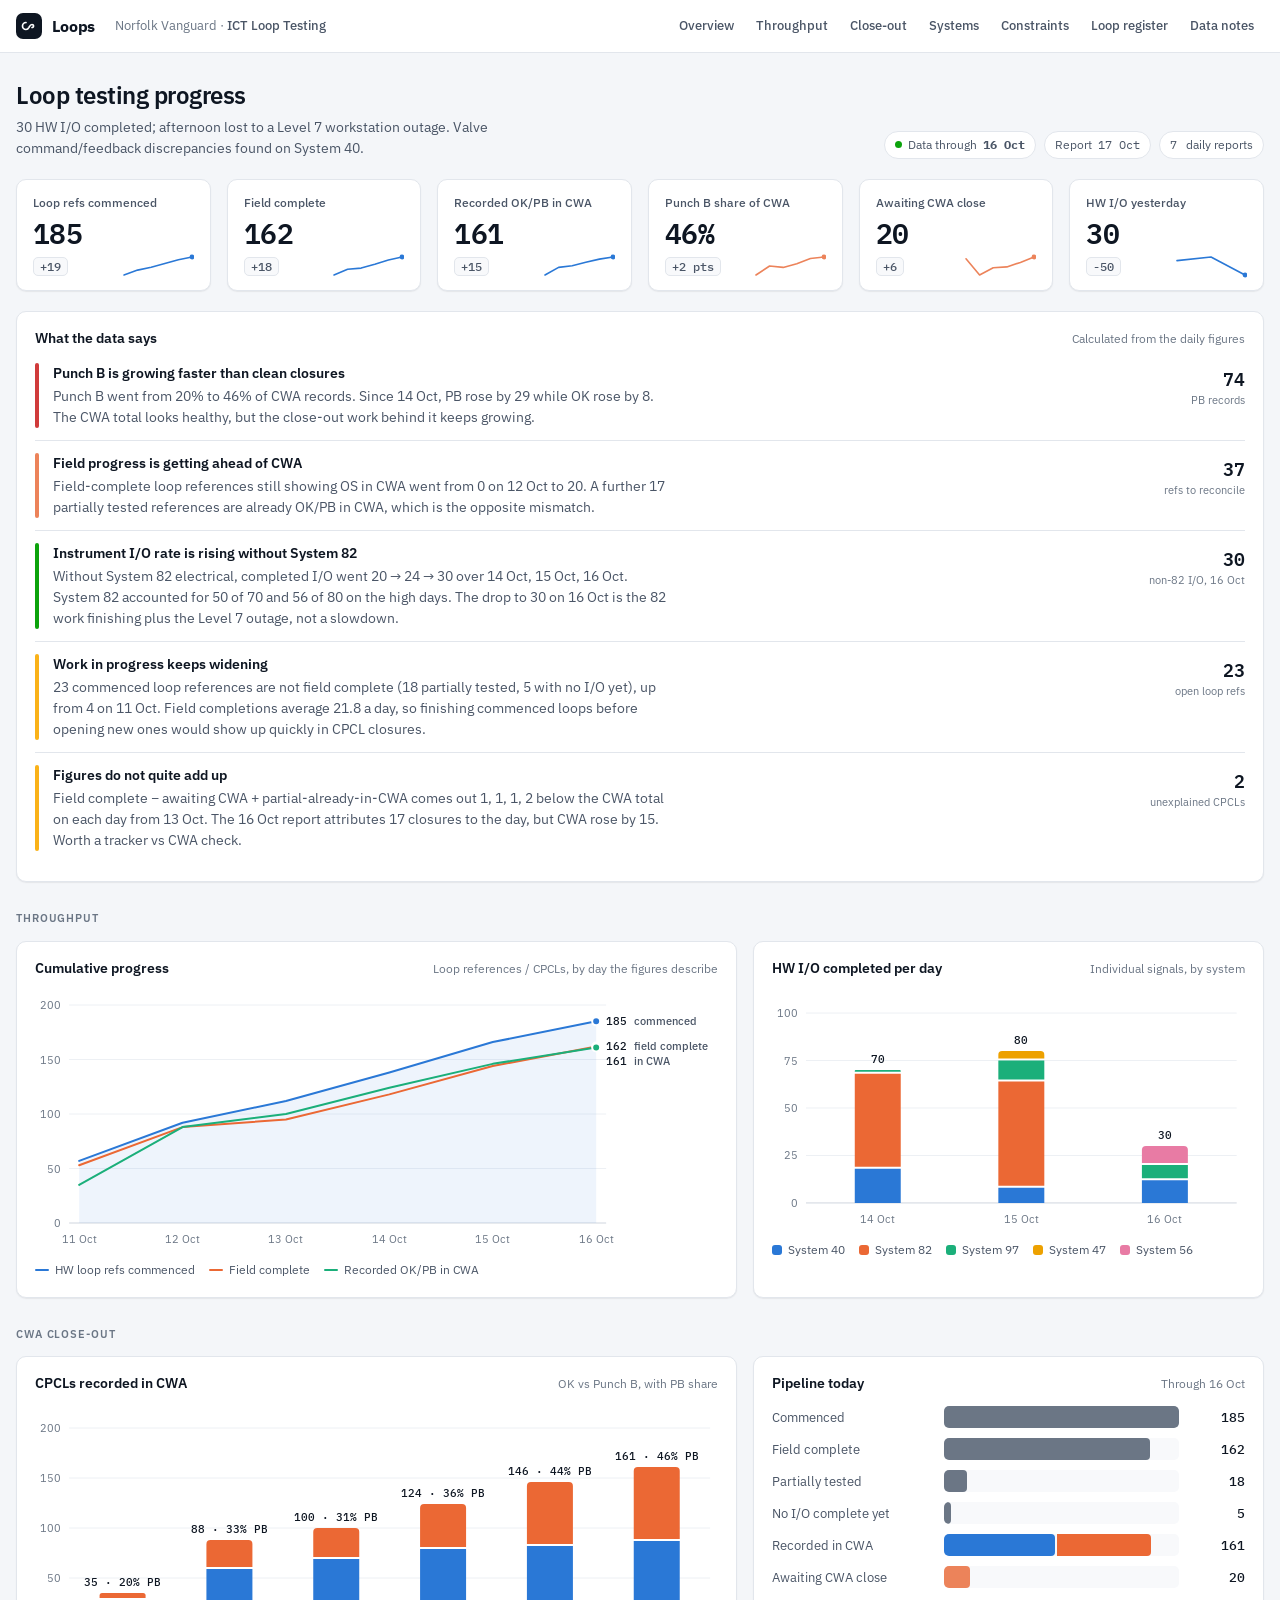
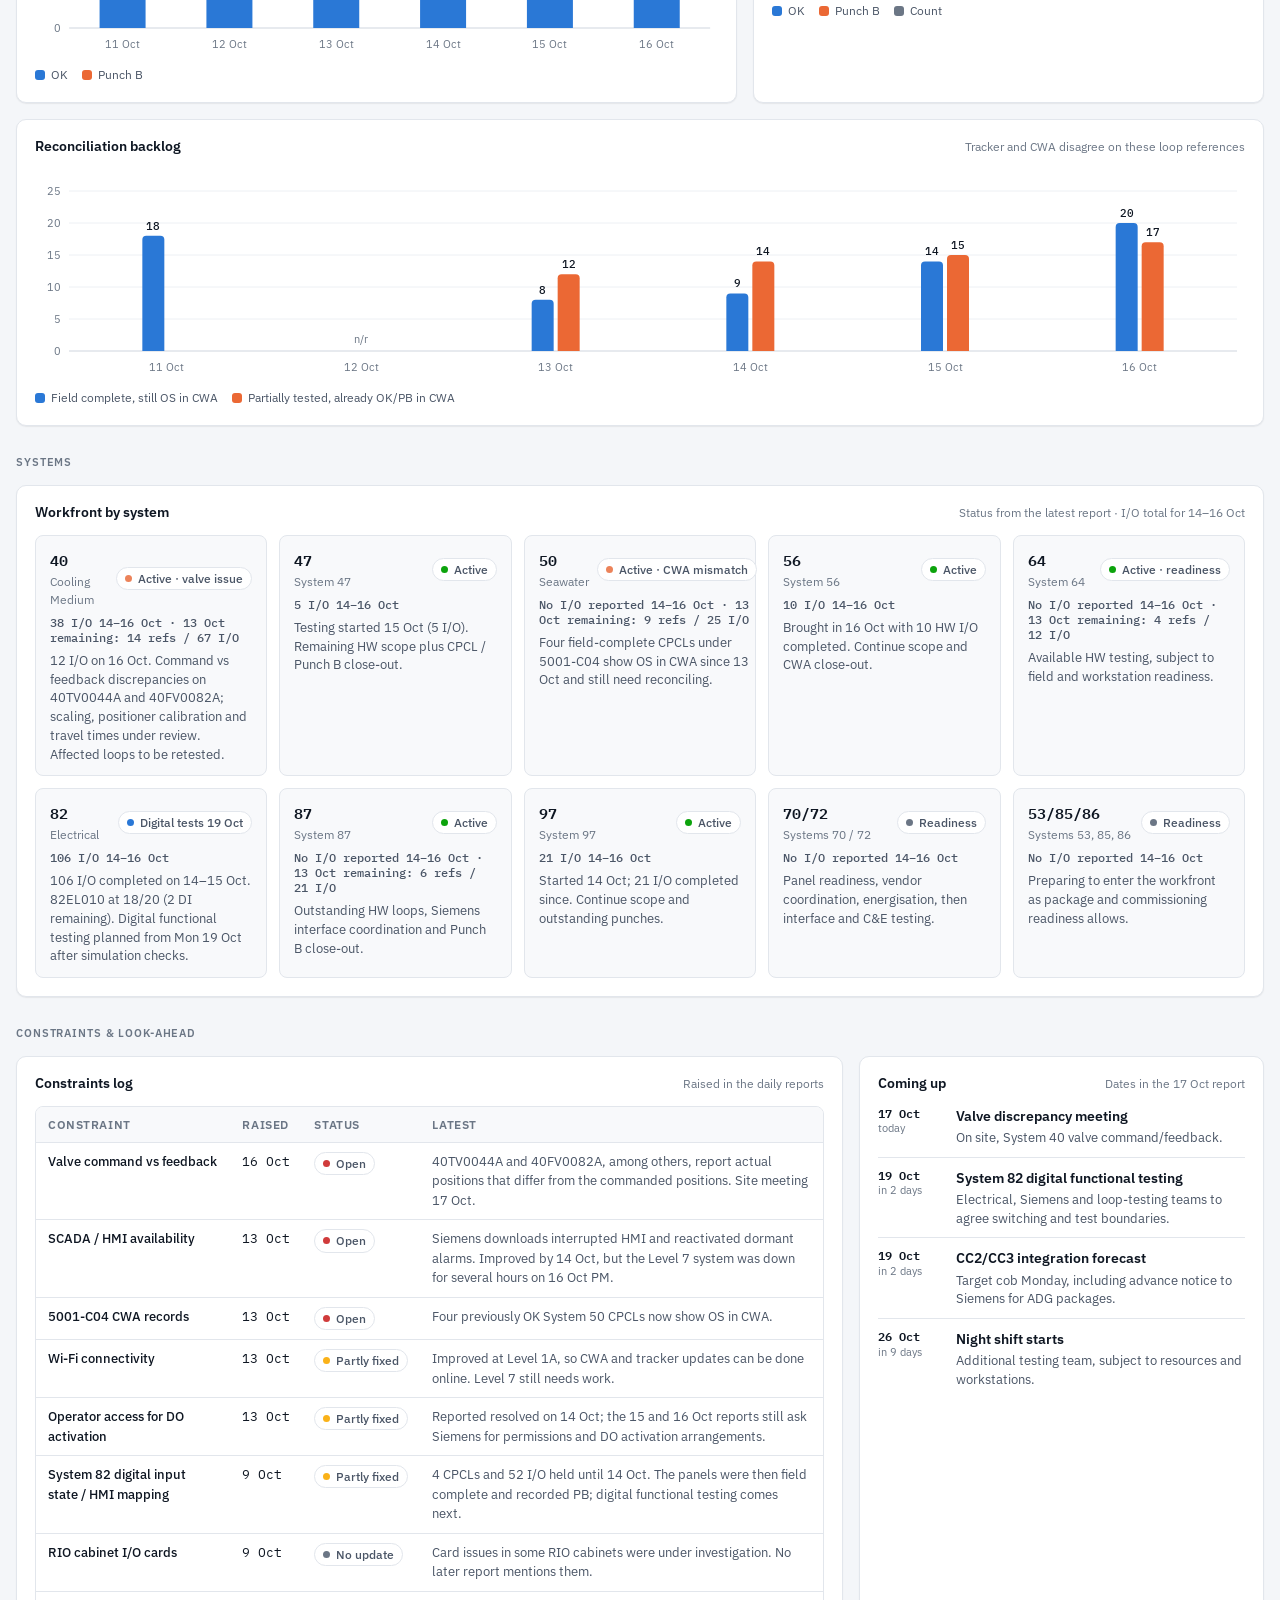
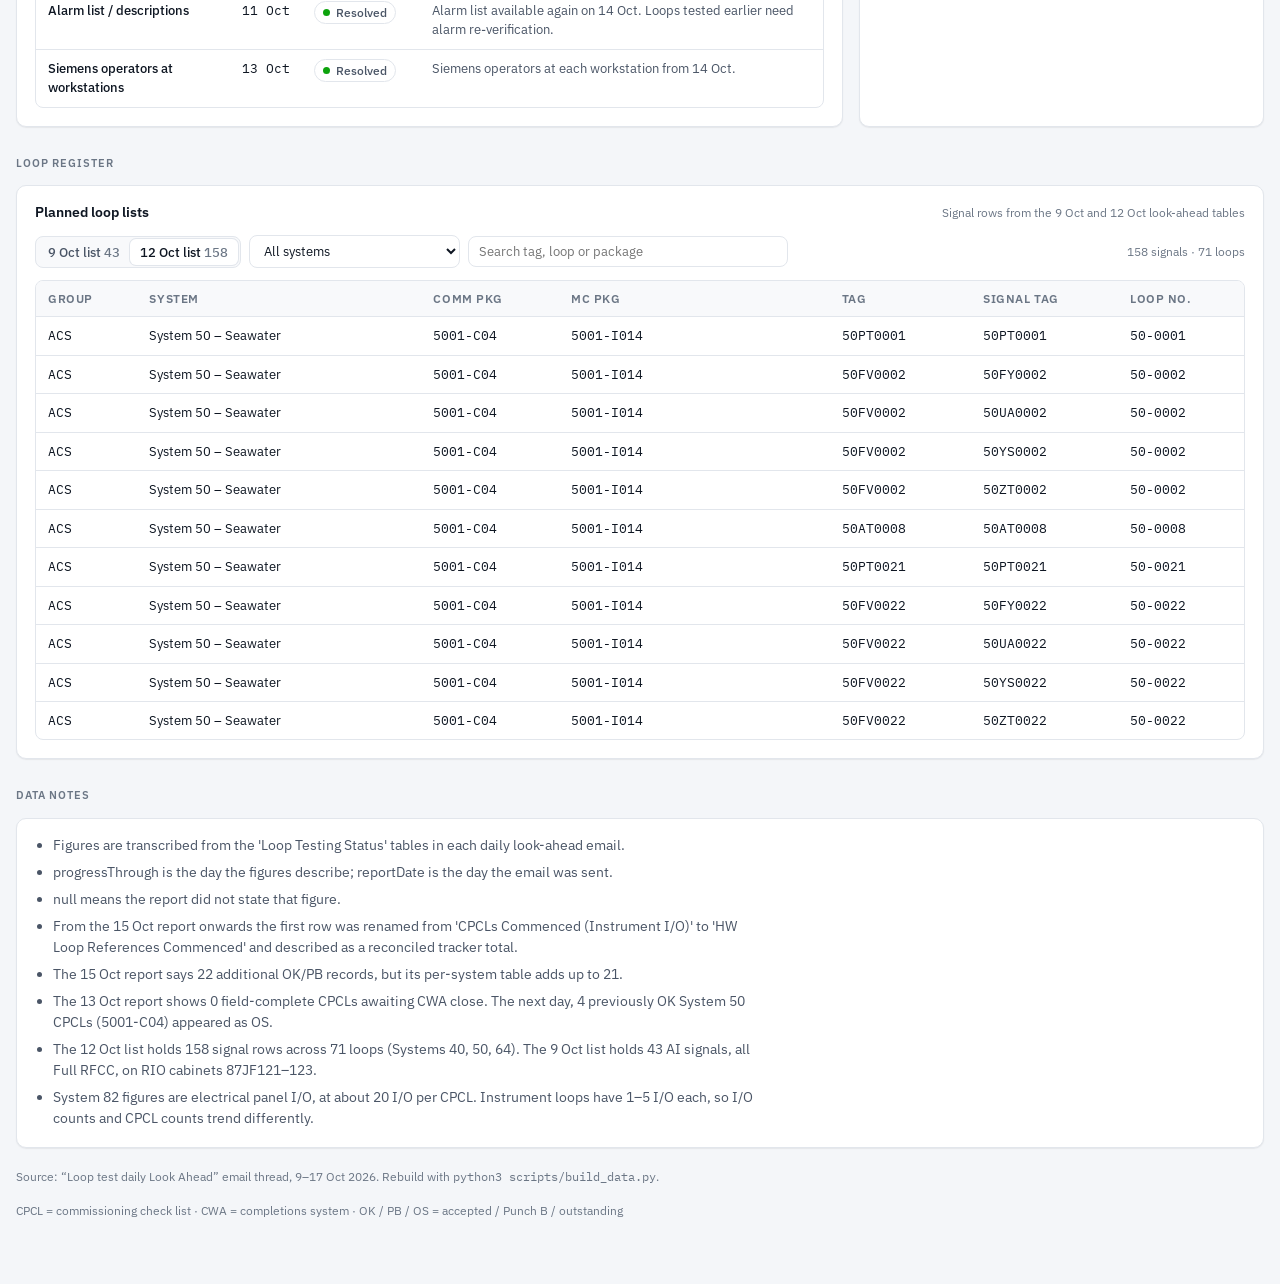
==== index.html @ 48e57e53 "Add loop testing dashboard, PRD and README from daily look-ahead emails Static dashboard (index.html" ====
<!doctype html>
<html lang="en">
<head>
<meta charset="utf-8">
<meta name="viewport" content="width=device-width, initial-scale=1, viewport-fit=cover">
<title>Loops Dashboard</title>
<meta name="claude:viewport-fit-sides" content="cover">
<link rel="preconnect" href="https://fonts.googleapis.com">
<link rel="preconnect" href="https://fonts.gstatic.com" crossorigin>
<link rel="stylesheet" href="https://fonts.googleapis.com/css2?family=IBM+Plex+Mono:wght@400;500&family=IBM+Plex+Sans:wght@400;500;600;700&display=swap">
<style>
/* Layout: sticky product bar, then a 12-col grid of panels: KPIs → findings → trend charts → systems → constraints → register. */
:root {
  --bg: #f4f6f9;
  --surface: #ffffff;
  --surface-2: #f8f9fb;
  --line: #e2e6ec;
  --line-strong: #cfd5de;
  --ink: #0e1622;
  --ink-2: #4a5566;
  --ink-3: #6b7685;
  --accent: #2a78d6;
  --accent-soft: #e6f0fc;
  --s1: #2a78d6; --s2: #eb6834; --s3: #1baf7a; --s4: #eda100; --s5: #e87ba4;
  --good: #0ca30c; --warning: #fab219; --serious: #ec835a; --critical: #d03b3b;
  --grid: #edf0f4;
  --shadow: 0 1px 2px rgba(14,22,34,.04), 0 1px 1px rgba(14,22,34,.03);
  --font-sans: "IBM Plex Sans", ui-sans-serif, system-ui, -apple-system, "Segoe UI", sans-serif;
  --font-mono: "IBM Plex Mono", ui-monospace, "SFMono-Regular", Menlo, Consolas, monospace;
  --r: 10px;
}
@media (prefers-color-scheme: dark) {
  :root:not([data-theme="light"]) {
    --bg: #0d1117; --surface: #151a22; --surface-2: #1a2029; --line: #252c37; --line-strong: #323b48;
    --ink: #eef1f5; --ink-2: #b4bdca; --ink-3: #8a95a5; --accent: #3987e5; --accent-soft: #17263a;
    --s1: #3987e5; --s2: #d95926; --s3: #199e70; --s4: #c98500; --s5: #d55181;
    --grid: #1f2630; --shadow: none; color-scheme: dark;
  }
}
:root[data-theme="dark"] {
  --bg: #0d1117; --surface: #151a22; --surface-2: #1a2029; --line: #252c37; --line-strong: #323b48;
  --ink: #eef1f5; --ink-2: #b4bdca; --ink-3: #8a95a5; --accent: #3987e5; --accent-soft: #17263a;
  --s1: #3987e5; --s2: #d95926; --s3: #199e70; --s4: #c98500; --s5: #d55181;
  --grid: #1f2630; --shadow: none; color-scheme: dark;
}
* { box-sizing: border-box; }
html { -webkit-text-size-adjust: 100%; }
body { margin: 0; background: var(--bg); color: var(--ink); font: 14px/1.5 var(--font-sans); }
body::before { content: ""; position: fixed; inset: 0 0 auto; height: env(safe-area-inset-top, 0px); z-index: 10; background: var(--surface); }
a { color: var(--accent); }
.num, .mono { font-family: var(--font-mono); font-variant-numeric: tabular-nums; }
h1, h2, h3 { text-wrap: balance; margin: 0; }

/* top bar */
.bar { position: sticky; top: env(safe-area-inset-top, 0px); z-index: 5; background: var(--surface); border-bottom: 1px solid var(--line); }
.bar-in, .wrap { max-width: 1280px; margin: 0 auto; padding-left: max(16px, env(safe-area-inset-left, 0px)); padding-right: max(16px, env(safe-area-inset-right, 0px)); }
.bar-in { display: flex; align-items: center; gap: 20px; padding-block: 10px; flex-wrap: wrap; }
.brand { display: flex; align-items: center; gap: 10px; font-weight: 700; letter-spacing: -.01em; font-size: 16px; }
.mark { width: 26px; height: 26px; border-radius: 7px; background: var(--ink); display: grid; place-items: center; }
.mark svg { display: block; }
.crumbs { color: var(--ink-3); font-size: 13px; }
.crumbs b { color: var(--ink-2); font-weight: 500; }
.bar nav { display: flex; gap: 2px; margin-left: auto; overflow-x: auto; scrollbar-width: none; max-width: 100%; }
.bar nav a { color: var(--ink-2); text-decoration: none; font-size: 13px; font-weight: 500; padding: 6px 10px; border-radius: 6px; white-space: nowrap; }
.bar nav a:hover, .bar nav a:focus-visible { background: var(--surface-2); color: var(--ink); outline: none; }

.wrap { padding-block: 24px 64px; display: grid; gap: 20px; }
.head { display: flex; justify-content: space-between; align-items: flex-end; gap: 16px; flex-wrap: wrap; }
.head h1 { font-size: 24px; font-weight: 600; letter-spacing: -.02em; }
.head p { margin: 4px 0 0; color: var(--ink-2); max-width: 68ch; }
.asof { display: flex; gap: 8px; flex-wrap: wrap; }
.pill { display: inline-flex; align-items: center; gap: 6px; border: 1px solid var(--line); background: var(--surface); border-radius: 999px; padding: 4px 10px; font-size: 12px; color: var(--ink-2); white-space: nowrap; }
.dot { width: 7px; height: 7px; border-radius: 50%; display: inline-block; flex: none; }

.grid { display: grid; grid-template-columns: repeat(12, minmax(0, 1fr)); gap: 16px; }
.card { background: var(--surface); border: 1px solid var(--line); border-radius: var(--r); box-shadow: var(--shadow); min-width: 0; }
.card-h { display: flex; justify-content: space-between; align-items: baseline; gap: 12px; padding: 16px 18px 0; flex-wrap: wrap; }
.card-h h2 { font-size: 14px; font-weight: 600; }
.card-h .sub { color: var(--ink-3); font-size: 12px; }
.card-b { padding: 12px 18px 18px; }
.span-12 { grid-column: span 12; } .span-8 { grid-column: span 8; } .span-7 { grid-column: span 7; } .span-6 { grid-column: span 6; } .span-5 { grid-column: span 5; } .span-4 { grid-column: span 4; }
@media (max-width: 980px) { .span-8, .span-7, .span-6, .span-5, .span-4 { grid-column: span 12; } }

.section-label { font-size: 11px; text-transform: uppercase; letter-spacing: .08em; color: var(--ink-3); font-weight: 600; margin: 8px 0 -6px; }

/* KPI tiles */
.kpis { display: grid; grid-template-columns: repeat(6, minmax(0, 1fr)); gap: 16px; }
@media (max-width: 1100px) { .kpis { grid-template-columns: repeat(3, minmax(0, 1fr)); } }
@media (max-width: 560px) { .kpis { grid-template-columns: repeat(2, minmax(0, 1fr)); gap: 10px; } }
.kpi { padding: 14px 16px 12px; display: grid; gap: 6px; }
.kpi .lbl { font-size: 12px; color: var(--ink-2); font-weight: 500; }
.kpi .val { font: 600 28px/1.1 var(--font-mono); letter-spacing: -.02em; font-variant-numeric: tabular-nums; }
.kpi .meta { display: flex; justify-content: space-between; align-items: center; gap: 8px; font-size: 12px; color: var(--ink-3); min-height: 24px; }
.delta { font: 500 12px var(--font-mono); padding: 1px 6px; border-radius: 5px; background: var(--surface-2); color: var(--ink-2); border: 1px solid var(--line); white-space: nowrap; }
.spark { width: 72px; height: 24px; flex: none; }

/* findings */
.findings { display: grid; gap: 0; }
.finding { display: grid; grid-template-columns: 4px minmax(0, 1fr) auto; gap: 14px; padding: 12px 0; border-top: 1px solid var(--line); align-items: start; }
.finding:first-child { border-top: 0; padding-top: 2px; }
.finding .stripe { align-self: stretch; border-radius: 2px; }
.finding h3 { font-size: 14px; font-weight: 600; }
.finding p { margin: 2px 0 0; color: var(--ink-2); max-width: 78ch; }
.finding .fig { font: 600 18px var(--font-mono); white-space: nowrap; text-align: right; }
.finding .fig small { display: block; font: 400 11px var(--font-sans); color: var(--ink-3); }

/* charts */
.chart { position: relative; width: 100%; }
.chart svg { display: block; width: 100%; overflow: visible; }
.chart text { fill: var(--ink-3); font: 11px var(--font-sans); }
.chart .lab { fill: var(--ink); font: 500 11px var(--font-mono); }
.chart .lab2 { fill: var(--ink-2); font: 500 11px var(--font-sans); }
.legend { display: flex; gap: 14px; flex-wrap: wrap; font-size: 12px; color: var(--ink-2); margin-top: 10px; }
.legend span { display: inline-flex; align-items: center; gap: 6px; }
.legend i { width: 10px; height: 10px; border-radius: 3px; display: inline-block; }
.legend i.ln { height: 2px; border-radius: 1px; width: 14px; }
.tip { position: fixed; z-index: 20; pointer-events: none; background: var(--surface); border: 1px solid var(--line-strong); border-radius: 8px; padding: 8px 10px; font-size: 12px; box-shadow: 0 6px 20px rgba(0,0,0,.12); min-width: 150px; }
.tip b { display: block; font-weight: 600; margin-bottom: 4px; }
.tip .r { display: flex; justify-content: space-between; gap: 14px; color: var(--ink-2); }
.tip .r span:last-child { font-family: var(--font-mono); color: var(--ink); }
.tip .r i { width: 8px; height: 8px; border-radius: 2px; display: inline-block; margin-right: 6px; }

/* funnel */
.funnel { display: grid; gap: 10px; }
.frow { display: grid; grid-template-columns: 160px minmax(0, 1fr) 54px; gap: 12px; align-items: center; font-size: 13px; }
@media (max-width: 560px) { .frow { grid-template-columns: 110px minmax(0, 1fr) 44px; } }
.frow .track { height: 22px; background: var(--surface-2); border-radius: 5px; overflow: hidden; display: flex; gap: 2px; }
.frow .seg { height: 100%; border-radius: 0 4px 4px 0; }
.frow .seg + .seg { border-radius: 0 4px 4px 0; }
.frow .n { text-align: right; font: 500 13px var(--font-mono); }
.frow .k { color: var(--ink-2); }

/* systems */
.systems { display: grid; grid-template-columns: repeat(auto-fill, minmax(230px, 1fr)); gap: 12px; }
.sys { border: 1px solid var(--line); border-radius: 8px; padding: 12px 14px; background: var(--surface-2); display: grid; gap: 6px; align-content: start; }
.sys .top { display: flex; justify-content: space-between; align-items: center; gap: 8px; }
.sys .id { font: 600 15px var(--font-mono); }
.sys .nm { color: var(--ink-3); font-size: 12px; }
.sys p { margin: 0; color: var(--ink-2); font-size: 12.5px; }
.sys .io { font: 500 12px var(--font-mono); color: var(--ink-2); }
.chip { display: inline-flex; align-items: center; gap: 6px; font-size: 11.5px; font-weight: 500; color: var(--ink-2); border: 1px solid var(--line); background: var(--surface); padding: 2px 8px; border-radius: 999px; white-space: nowrap; }

/* tables */
.tbl-wrap { overflow-x: auto; border: 1px solid var(--line); border-radius: 8px; }
table { border-collapse: collapse; width: 100%; font-size: 13px; }
th { text-align: left; font-weight: 600; font-size: 11.5px; color: var(--ink-3); text-transform: uppercase; letter-spacing: .05em; background: var(--surface-2); padding: 9px 12px; border-bottom: 1px solid var(--line); white-space: nowrap; position: sticky; top: 0; }
td { padding: 9px 12px; border-bottom: 1px solid var(--line); vertical-align: top; }
tr:last-child td { border-bottom: 0; }
td.mono { white-space: nowrap; }
.scroll { max-height: 460px; overflow: auto; }

.timeline { display: grid; gap: 0; }
.ms { display: grid; grid-template-columns: 64px minmax(0, 1fr); gap: 14px; padding: 10px 0; border-top: 1px solid var(--line); }
.ms:first-child { border-top: 0; padding-top: 0; }
.ms .d { font: 600 12px var(--font-mono); color: var(--ink); line-height: 1.3; }
.ms .d small { display: block; font: 400 11px var(--font-sans); color: var(--ink-3); }
.ms h3 { font-size: 13.5px; font-weight: 600; }
.ms p { margin: 2px 0 0; color: var(--ink-2); font-size: 12.5px; }

.filters { display: flex; gap: 8px; flex-wrap: wrap; align-items: center; margin-bottom: 12px; }
.seg-ctl { display: inline-flex; border: 1px solid var(--line); border-radius: 8px; padding: 2px; background: var(--surface-2); }
.seg-ctl button { border: 0; background: transparent; font: 500 12.5px var(--font-sans); color: var(--ink-2); padding: 5px 10px; border-radius: 6px; cursor: pointer; }
.seg-ctl button[aria-pressed="true"] { background: var(--surface); color: var(--ink); box-shadow: 0 0 0 1px var(--line); }
select, input[type="search"] { font: 13px var(--font-sans); color: var(--ink); background: var(--surface); border: 1px solid var(--line); border-radius: 8px; padding: 6px 10px; min-width: 0; }
input[type="search"] { flex: 1 1 200px; max-width: 320px; }
button:focus-visible, select:focus-visible, input:focus-visible { outline: 2px solid var(--accent); outline-offset: 1px; }
.count { color: var(--ink-3); font-size: 12px; margin-left: auto; }
.notes { margin: 0; padding-left: 18px; color: var(--ink-2); display: grid; gap: 6px; max-width: 90ch; }
.foot { color: var(--ink-3); font-size: 12px; display: flex; gap: 16px; flex-wrap: wrap; justify-content: space-between; }
@media (prefers-reduced-motion: reduce) { * { transition: none !important; animation: none !important; } }
</style>
</head>
<body>
<header class="bar">
  <div class="bar-in">
    <div class="brand">
      <span class="mark" aria-hidden="true"><svg width="16" height="16" viewBox="0 0 16 16"><path d="M5 4.5a3.5 3.5 0 1 0 0 7c1.6 0 2.4-1.1 3-2.2l.1-.2c.6-1.1 1.3-2.6 2.9-2.6a1.5 1.5 0 1 1 0 3" fill="none" stroke="#fff" stroke-width="1.7" stroke-linecap="round"/></svg></span>
      Loops
    </div>
    <div class="crumbs">Norfolk Vanguard · <b>ICT Loop Testing</b></div>
    <nav aria-label="Sections">
      <a href="#overview">Overview</a>
      <a href="#throughput">Throughput</a>
      <a href="#closeout">Close-out</a>
      <a href="#systems">Systems</a>
      <a href="#constraints">Constraints</a>
      <a href="#register">Loop register</a>
      <a href="#notes">Data notes</a>
    </nav>
  </div>
</header>

<main class="wrap">
  <section class="head" id="overview">
    <div>
      <h1>Loop testing progress</h1>
      <p id="headline"></p>
    </div>
    <div class="asof">
      <span class="pill"><span class="dot" style="background:var(--good)"></span>Data through <b class="num" id="through"></b></span>
      <span class="pill">Report <span class="num" id="reported"></span></span>
      <span class="pill"><span id="nreports"></span>&nbsp;daily reports</span>
    </div>
  </section>

  <div class="kpis" id="kpis"></div>

  <section class="card">
    <div class="card-h"><h2>What the data says</h2><span class="sub">Calculated from the daily figures</span></div>
    <div class="card-b"><div class="findings" id="findings"></div></div>
  </section>

  <div class="section-label" id="throughput">Throughput</div>
  <div class="grid">
    <section class="card span-7">
      <div class="card-h"><h2>Cumulative progress</h2><span class="sub">Loop references / CPCLs, by day the figures describe</span></div>
      <div class="card-b"><div class="chart" id="c-cum"></div><div class="legend" id="l-cum"></div></div>
    </section>
    <section class="card span-5">
      <div class="card-h"><h2>HW I/O completed per day</h2><span class="sub">Individual signals, by system</span></div>
      <div class="card-b"><div class="chart" id="c-io"></div><div class="legend" id="l-io"></div></div>
    </section>
  </div>

  <div class="section-label" id="closeout">CWA close-out</div>
  <div class="grid">
    <section class="card span-7">
      <div class="card-h"><h2>CPCLs recorded in CWA</h2><span class="sub">OK vs Punch B, with PB share</span></div>
      <div class="card-b"><div class="chart" id="c-cwa"></div><div class="legend" id="l-cwa"></div></div>
    </section>
    <section class="card span-5">
      <div class="card-h"><h2>Pipeline today</h2><span class="sub" id="pipe-sub"></span></div>
      <div class="card-b"><div class="funnel" id="funnel"></div>
        <div class="legend" style="margin-top:14px"><span><i style="background:var(--s1)"></i>OK</span><span><i style="background:var(--s2)"></i>Punch B</span><span><i style="background:var(--ink-3)"></i>Count</span></div>
      </div>
    </section>
    <section class="card span-12">
      <div class="card-h"><h2>Reconciliation backlog</h2><span class="sub">Tracker and CWA disagree on these loop references</span></div>
      <div class="card-b"><div class="chart" id="c-rec"></div><div class="legend" id="l-rec"></div></div>
    </section>
  </div>

  <div class="section-label" id="systems">Systems</div>
  <section class="card">
    <div class="card-h"><h2>Workfront by system</h2><span class="sub">Status from the latest report · I/O total for 14–16 Oct</span></div>
    <div class="card-b"><div class="systems" id="sysgrid"></div></div>
  </section>

  <div class="section-label" id="constraints">Constraints &amp; look-ahead</div>
  <div class="grid">
    <section class="card span-8">
      <div class="card-h"><h2>Constraints log</h2><span class="sub">Raised in the daily reports</span></div>
      <div class="card-b"><div class="tbl-wrap"><table>
        <thead><tr><th>Constraint</th><th>Raised</th><th>Status</th><th>Latest</th></tr></thead>
        <tbody id="cons"></tbody>
      </table></div></div>
    </section>
    <section class="card span-4">
      <div class="card-h"><h2>Coming up</h2><span class="sub">Dates in the 17 Oct report</span></div>
      <div class="card-b"><div class="timeline" id="ms"></div></div>
    </section>
  </div>

  <div class="section-label" id="register">Loop register</div>
  <section class="card">
    <div class="card-h"><h2>Planned loop lists</h2><span class="sub">Signal rows from the 9 Oct and 12 Oct look-ahead tables</span></div>
    <div class="card-b">
      <div class="filters">
        <div class="seg-ctl" role="group" aria-label="List" id="f-list"></div>
        <select id="f-sys" aria-label="System"></select>
        <input type="search" id="f-q" placeholder="Search tag, loop or package" aria-label="Search loops">
        <span class="count" id="f-count"></span>
      </div>
      <div class="tbl-wrap scroll"><table>
        <thead id="reg-h"></thead>
        <tbody id="reg-b"></tbody>
      </table></div>
    </div>
  </section>

  <div class="section-label" id="notes">Data notes</div>
  <section class="card">
    <div class="card-b" style="padding-top:16px">
      <ul class="notes" id="dnotes"></ul>
    </div>
  </section>

  <div class="foot">
    <span>Source: “Loop test daily Look Ahead” email thread, 9–17 Oct 2026. Rebuild with <span class="mono">python3 scripts/build_data.py</span>.</span>
    <span>CPCL = commissioning check list · CWA = completions system · OK / PB / OS = accepted / Punch B / outstanding</span>
  </div>
</main>

<div class="tip" id="tip" hidden></div>

<script src="data/data.js"></script>
<script>
(function () {
  const D = window.LOOPS_DATA;
  const days = D.days;
  const last = days[days.length - 1];
  const prev = days[days.length - 2];
  const css = (v) => getComputedStyle(document.documentElement).getPropertyValue(v).trim();
  const fmtD = (s) => { const d = new Date(s + "T00:00:00"); return d.getDate() + " " + d.toLocaleString("en-GB", { month: "short" }); };
  const pct = (a, b) => Math.round((a / b) * 100);
  const el = (h) => { const t = document.createElement("template"); t.innerHTML = h.trim(); return t.content.firstChild; };
  const esc = (s) => String(s).replace(/[&<>"]/g, (c) => ({ "&": "&amp;", "<": "&lt;", ">": "&gt;", '"': "&quot;" }[c]));
  const sum = (o) => o ? Object.values(o).reduce((a, b) => a + b, 0) : null;

  // ---------- header ----------
  document.getElementById("through").textContent = fmtD(last.progressThrough);
  document.getElementById("reported").textContent = fmtD(last.reportDate);
  document.getElementById("nreports").textContent = days.length + 1;
  document.getElementById("headline").textContent = last.headline;

  // ---------- KPIs ----------
  const spark = (vals, color) => {
    const v = vals.filter((x) => x != null), w = 72, h = 24, mn = Math.min(...v), mx = Math.max(...v);
    const pts = v.map((y, i) => [(i / (v.length - 1)) * (w - 4) + 2, h - 3 - ((y - mn) / (mx - mn || 1)) * (h - 6)]);
    const d = pts.map((p, i) => (i ? "L" : "M") + p[0].toFixed(1) + " " + p[1].toFixed(1)).join("");
    const e = pts[pts.length - 1];
    return `<svg class="spark" viewBox="0 0 ${w} ${h}" aria-hidden="true"><path d="${d}" fill="none" stroke="${color}" stroke-width="1.6" stroke-linejoin="round" stroke-linecap="round"/><circle cx="${e[0]}" cy="${e[1]}" r="2.4" fill="${color}"/></svg>`;
  };
  const ioNow = sum(last.ioBySystem), ioPrev = sum(prev.ioBySystem);
  const kpis = [
    { l: "Loop refs commenced", v: last.commenced, d: last.commenced - prev.commenced, s: days.map((x) => x.commenced) },
    { l: "Field complete", v: last.fieldComplete, d: last.fieldComplete - prev.fieldComplete, s: days.map((x) => x.fieldComplete) },
    { l: "Recorded OK/PB in CWA", v: last.cwaTotal, d: last.cwaTotal - prev.cwaTotal, s: days.map((x) => x.cwaTotal) },
    { l: "Punch B share of CWA", v: pct(last.cwaPb, last.cwaTotal) + "%", d: (pct(last.cwaPb, last.cwaTotal) - pct(prev.cwaPb, prev.cwaTotal)) + " pts", s: days.map((x) => x.cwaPb / x.cwaTotal), warn: true },
    { l: "Awaiting CWA close", v: last.awaitingCwa, d: last.awaitingCwa - prev.awaitingCwa, s: days.map((x) => x.awaitingCwa), warn: true },
    { l: "HW I/O yesterday", v: ioNow, d: ioNow - ioPrev, s: days.map((x) => sum(x.ioBySystem)) },
  ];
  const kEl = document.getElementById("kpis");
  kpis.forEach((k) => {
    const sign = typeof k.d === "number" ? (k.d > 0 ? "+" + k.d : String(k.d)) : (k.d.startsWith("-") ? k.d : "+" + k.d);
    kEl.appendChild(el(`<div class="card kpi"><div class="lbl">${k.l}</div><div class="val">${k.v}</div>
      <div class="meta"><span class="delta" title="Change vs previous report">${sign}</span>${spark(k.s, k.warn ? css("--serious") : css("--accent"))}</div></div>`));
  });

  // ---------- findings ----------
  const first = days[0];
  const d14 = days.find((d) => d.progressThrough === "2026-10-14");
  const ioDays = days.filter((d) => d.ioBySystem);
  const non82 = ioDays.map((d) => sum(d.ioBySystem) - (d.ioBySystem["82"] || 0));
  const s82 = ioDays.map((d) => d.ioBySystem["82"] || 0);
  const resid = days.filter((d) => d.partialAlreadyInCwa != null).map((d) => d.cwaTotal - (d.fieldComplete - d.awaitingCwa + d.partialAlreadyInCwa));
  const wip = last.commenced - last.fieldComplete;
  const fcRate = ((last.fieldComplete - first.fieldComplete) / (days.length - 1)).toFixed(1);
  const findings = [
    { c: "--critical", t: "Punch B is growing faster than clean closures",
      p: `Punch B went from ${pct(first.cwaPb, first.cwaTotal)}% to ${pct(last.cwaPb, last.cwaTotal)}% of CWA records. Since ${fmtD(d14.progressThrough)}, PB rose by ${last.cwaPb - d14.cwaPb} while OK rose by ${last.cwaOk - d14.cwaOk}. The CWA total looks healthy, but the close-out work behind it keeps growing.`,
      f: last.cwaPb, fs: "PB records" },
    { c: "--serious", t: "Field progress is getting ahead of CWA",
      p: `Field-complete loop references still showing OS in CWA went from 0 on 12 Oct to ${last.awaitingCwa}. A further ${last.partialAlreadyInCwa} partially tested references are already OK/PB in CWA, which is the opposite mismatch.`,
      f: last.awaitingCwa + last.partialAlreadyInCwa, fs: "refs to reconcile" },
    { c: "--good", t: "Instrument I/O rate is rising without System 82",
      p: `Without System 82 electrical, completed I/O went ${non82.join(" → ")} over ${ioDays.map((d) => fmtD(d.progressThrough)).join(", ")}. System 82 accounted for ${s82[0]} of ${sum(ioDays[0].ioBySystem)} and ${s82[1]} of ${sum(ioDays[1].ioBySystem)} on the high days. The drop to ${ioNow} on 16 Oct is the 82 work finishing plus the Level 7 outage, not a slowdown.`,
      f: non82[non82.length - 1], fs: "non-82 I/O, 16 Oct" },
    { c: "--warning", t: "Work in progress keeps widening",
      p: `${wip} commenced loop references are not field complete (${last.partial} partially tested, ${last.noIoYet} with no I/O yet), up from ${first.commenced - first.fieldComplete} on 11 Oct. Field completions average ${fcRate} a day, so finishing commenced loops before opening new ones would show up quickly in CPCL closures.`,
      f: wip, fs: "open loop refs" },
    { c: "--warning", t: "Figures do not quite add up",
      p: `Field complete − awaiting CWA + partial-already-in-CWA comes out ${resid.map((r) => r).join(", ")} below the CWA total on each day from 13 Oct. The 16 Oct report attributes ${last.cpclAttributed} closures to the day, but CWA rose by ${last.cwaTotal - prev.cwaTotal}. Worth a tracker vs CWA check.`,
      f: resid[resid.length - 1], fs: "unexplained CPCLs" },
  ];
  const fEl = document.getElementById("findings");
  findings.forEach((f) => fEl.appendChild(el(`<div class="finding"><span class="stripe" style="background:var(${f.c})"></span>
    <div><h3>${f.t}</h3><p>${f.p}</p></div><div class="fig">${f.f}<small>${f.fs}</small></div></div>`)));

  // ---------- chart helpers ----------
  const tip = document.getElementById("tip");
  const showTip = (ev, title, rows) => {
    tip.innerHTML = `<b>${esc(title)}</b>` + rows.map((r) => `<div class="r"><span>${r.c ? `<i style="background:${r.c}"></i>` : ""}${esc(r.k)}</span><span>${esc(r.v)}</span></div>`).join("");
    tip.hidden = false;
    const pad = 14, w = tip.offsetWidth, h = tip.offsetHeight;
    let x = ev.clientX + pad, y = ev.clientY + pad;
    if (x + w > innerWidth - 8) x = ev.clientX - w - pad;
    if (y + h > innerHeight - 8) y = ev.clientY - h - pad;
    tip.style.left = Math.max(8, x) + "px"; tip.style.top = Math.max(8, y) + "px";
  };
  const hideTip = () => { tip.hidden = true; };
  const niceMax = (v) => { const p = Math.pow(10, Math.floor(Math.log10(v))); const n = v / p; return (n <= 1 ? 1 : n <= 2 ? 2 : n <= 2.5 ? 2.5 : n <= 5 ? 5 : 10) * p; };
  const NS = "http://www.w3.org/2000/svg";
  const svgEl = (tag, attrs, parent) => { const e = document.createElementNS(NS, tag); for (const k in attrs) e.setAttribute(k, attrs[k]); if (parent) parent.appendChild(e); return e; };
  const frame = (host, h, m) => {
    host.innerHTML = "";
    const W = Math.max(280, host.clientWidth);
    const svg = svgEl("svg", { viewBox: `0 0 ${W} ${h}`, height: h, role: "img" }, host);
    return { svg, W, H: h, x0: m.l, x1: W - m.r, y0: h - m.b, y1: m.t };
  };
  const yAxis = (f, max, ticks) => {
    for (let i = 0; i <= ticks; i++) {
      const v = (max / ticks) * i, y = f.y0 - (v / max) * (f.y0 - f.y1);
      svgEl("line", { x1: f.x0, x2: f.x1, y1: y, y2: y, stroke: css(i ? "--grid" : "--line-strong"), "stroke-width": 1 }, f.svg);
      const t = svgEl("text", { x: f.x0 - 8, y: y + 4, "text-anchor": "end" }, f.svg); t.textContent = v;
    }
  };
  const legend = (id, items) => { document.getElementById(id).innerHTML = items.map((i) => `<span><i class="${i.line ? "ln" : ""}" style="background:${i.c}"></i>${i.k}</span>`).join(""); };

  // stacked / grouped bars; series: [{k, c, get(d)}]
  function bars(host, rows, series, opt) {
    const f = frame(host, opt.h || 240, { l: 34, r: 8, t: 22, b: 28 });
    const totals = rows.map((r) => opt.grouped ? Math.max(...series.map((s) => s.get(r) || 0)) : series.reduce((a, s) => a + (s.get(r) || 0), 0));
    const max = niceMax(Math.max(...totals) * 1.08);
    yAxis(f, max, max % 4 === 0 && max / 4 >= 1 && Number.isInteger(max / 4) ? 4 : 5);
    const band = (f.x1 - f.x0) / rows.length;
    const bw = Math.min(opt.grouped ? 22 : 46, band * (opt.grouped ? 0.3 : 0.56));
    const sy = (v) => (v / max) * (f.y0 - f.y1);
    rows.forEach((r, i) => {
      const cx = f.x0 + band * (i + 0.5);
      const g = svgEl("g", { tabindex: 0, role: "listitem", "aria-label": opt.label(r) }, f.svg);
      let y = f.y0;
      const present = series.filter((s) => s.get(r) != null && s.get(r) > 0);
      present.forEach((s, j) => {
        const v = s.get(r), hgt = sy(v);
        let x, top;
        if (opt.grouped) { x = cx - (series.length * bw + (series.length - 1) * 4) / 2 + series.indexOf(s) * (bw + 4); top = f.y0 - hgt; }
        else { x = cx - bw / 2; top = y - hgt; }
        const isTop = opt.grouped || j === present.length - 1;
        const gap = !opt.grouped && j > 0 ? 2 : 0;
        const hh = Math.max(0, hgt - gap);
        const rr = isTop ? Math.min(4, hh / 2, bw / 2) : 0;
        const p = `M${x},${top + hh + (opt.grouped ? 0 : 0)}V${top + rr}${rr ? `Q${x},${top} ${x + rr},${top}` : ""}H${x + bw - rr}${rr ? `Q${x + bw},${top} ${x + bw},${top + rr}` : ""}V${top + hh}Z`;
        svgEl("path", { d: p, fill: s.c }, g);
        if (opt.grouped) { const t = svgEl("text", { x: x + bw / 2, y: top - 6, "text-anchor": "middle", class: "lab" }, g); t.textContent = v; }
        if (!opt.grouped) y = top - 0;
      });
      if (!opt.grouped && totals[i] > 0) { const t = svgEl("text", { x: cx, y: f.y0 - sy(totals[i]) - 7, "text-anchor": "middle", class: "lab" }, g); t.textContent = opt.topLabel ? opt.topLabel(r, totals[i]) : totals[i]; }
      if (!present.length) { const t = svgEl("text", { x: cx, y: f.y0 - 8, "text-anchor": "middle" }, g); t.textContent = "n/r"; }
      const xl = svgEl("text", { x: cx, y: f.H - 8, "text-anchor": "middle" }, f.svg); xl.textContent = opt.xLabel(r);
      const hit = svgEl("rect", { x: cx - band / 2, y: f.y1, width: band, height: f.y0 - f.y1, fill: "transparent" }, g);
      const fire = (ev) => showTip(ev, opt.xLabel(r) + (opt.tipSuffix || ""), opt.tip(r));
      hit.addEventListener("pointermove", fire); hit.addEventListener("pointerleave", hideTip);
      g.addEventListener("focus", () => { const b = g.getBoundingClientRect(); fire({ clientX: b.left + b.width / 2, clientY: b.top + 20 }); });
      g.addEventListener("blur", hideTip);
    });
  }

  function lines(host, rows, series, opt) {
    const f = frame(host, opt.h || 260, { l: 34, r: 112, t: 14, b: 28 });
    const max = niceMax(Math.max(...rows.flatMap((r) => series.map((s) => s.get(r)))) * 1.05);
    yAxis(f, max, 4);
    const sx = (i) => f.x0 + 10 + (i / (rows.length - 1)) * (f.x1 - f.x0 - 20);
    const sy = (v) => f.y0 - (v / max) * (f.y0 - f.y1);
    rows.forEach((r, i) => { const t = svgEl("text", { x: sx(i), y: f.H - 8, "text-anchor": "middle" }, f.svg); t.textContent = opt.xLabel(r); });
    const ends = [];
    series.forEach((s) => {
      const pts = rows.map((r, i) => [sx(i), sy(s.get(r))]);
      const area = `M${pts[0][0]},${f.y0}` + pts.map((p) => `L${p[0]},${p[1]}`).join("") + `L${pts[pts.length - 1][0]},${f.y0}Z`;
      if (s.area) svgEl("path", { d: area, fill: s.c, "fill-opacity": 0.08 }, f.svg);
      svgEl("path", { d: pts.map((p, i) => (i ? "L" : "M") + p[0] + "," + p[1]).join(""), fill: "none", stroke: s.c, "stroke-width": 2, "stroke-linejoin": "round", "stroke-linecap": "round" }, f.svg);
      const e = pts[pts.length - 1];
      svgEl("circle", { cx: e[0], cy: e[1], r: 4, fill: s.c, stroke: css("--surface"), "stroke-width": 2 }, f.svg);
      ends.push({ y: e[1], x: e[0], s, v: s.get(rows[rows.length - 1]) });
    });
    // direct labels, nudged apart
    ends.sort((a, b) => a.y - b.y);
    for (let i = 1; i < ends.length; i++) if (ends[i].y - ends[i - 1].y < 15) ends[i].y = ends[i - 1].y + 15;
    ends.forEach((e) => {
      const t = svgEl("text", { x: e.x + 10, y: e.y + 4, class: "lab" }, f.svg); t.textContent = e.v;
      const t2 = svgEl("text", { x: e.x + 10 + String(e.v).length * 7.4 + 6, y: e.y + 4, class: "lab2" }, f.svg); t2.textContent = e.s.short;
    });
    const cross = svgEl("line", { y1: f.y1, y2: f.y0, stroke: css("--line-strong"), "stroke-dasharray": "3 3", visibility: "hidden" }, f.svg);
    const hit = svgEl("rect", { x: f.x0, y: f.y1, width: f.x1 - f.x0, height: f.y0 - f.y1, fill: "transparent" }, f.svg);
    hit.addEventListener("pointermove", (ev) => {
      const b = f.svg.getBoundingClientRect(), px = ((ev.clientX - b.left) / b.width) * f.W;
      let i = Math.round(((px - f.x0 - 10) / (f.x1 - f.x0 - 20)) * (rows.length - 1)); i = Math.max(0, Math.min(rows.length - 1, i));
      cross.setAttribute("x1", sx(i)); cross.setAttribute("x2", sx(i)); cross.setAttribute("visibility", "visible");
      showTip(ev, "Through " + opt.xLabel(rows[i]), series.map((s) => ({ k: s.k, v: s.get(rows[i]), c: s.c })));
    });
    hit.addEventListener("pointerleave", () => { cross.setAttribute("visibility", "hidden"); hideTip(); });
  }

  const SYS = [
    { id: "40", k: "System 40", c: "--s1" }, { id: "82", k: "System 82", c: "--s2" }, { id: "97", k: "System 97", c: "--s3" },
    { id: "47", k: "System 47", c: "--s4" }, { id: "56", k: "System 56", c: "--s5" },
  ];

  function renderCharts() {
    const xl = (r) => fmtD(r.progressThrough);
    const cum = [
      { k: "HW loop refs commenced", short: "commenced", c: css("--s1"), get: (r) => r.commenced, area: true },
      { k: "Field complete", short: "field complete", c: css("--s2"), get: (r) => r.fieldComplete },
      { k: "Recorded OK/PB in CWA", short: "in CWA", c: css("--s3"), get: (r) => r.cwaTotal },
    ];
    lines(document.getElementById("c-cum"), days, cum, { xLabel: xl });
    legend("l-cum", cum.map((s) => ({ k: s.k, c: s.c, line: true })));

    const io = SYS.map((s) => ({ k: s.k, c: css(s.c), get: (r) => r.ioBySystem ? r.ioBySystem[s.id] : null }));
    bars(document.getElementById("c-io"), ioDays, io, {
      xLabel: xl, label: (r) => xl(r) + ": " + sum(r.ioBySystem) + " I/O",
      tip: (r) => io.filter((s) => s.get(r)).map((s) => ({ k: s.k, v: s.get(r), c: s.c })).concat([{ k: "Total", v: sum(r.ioBySystem) }]),
    });
    legend("l-io", io);

    const cwa = [
      { k: "OK", c: css("--s1"), get: (r) => r.cwaOk },
      { k: "Punch B", c: css("--s2"), get: (r) => r.cwaPb },
    ];
    bars(document.getElementById("c-cwa"), days, cwa, {
      xLabel: xl, label: (r) => `${xl(r)}: ${r.cwaOk} OK, ${r.cwaPb} PB`, h: 250,
      topLabel: (r, t) => `${t} · ${pct(r.cwaPb, t)}% PB`,
      tip: (r) => [{ k: "OK", v: r.cwaOk, c: cwa[0].c }, { k: "Punch B", v: r.cwaPb, c: cwa[1].c }, { k: "Total", v: r.cwaTotal }, { k: "PB share", v: pct(r.cwaPb, r.cwaTotal) + "%" }],
    });
    legend("l-cwa", cwa);

    const rec = [
      { k: "Field complete, still OS in CWA", c: css("--s1"), get: (r) => r.awaitingCwa },
      { k: "Partially tested, already OK/PB in CWA", c: css("--s2"), get: (r) => r.partialAlreadyInCwa },
    ];
    bars(document.getElementById("c-rec"), days, rec, {
      grouped: true, h: 210, xLabel: xl, label: (r) => xl(r),
      tip: (r) => rec.map((s) => ({ k: s.k, v: s.get(r) == null ? "not reported" : s.get(r), c: s.c })),
    });
    legend("l-rec", rec);
  }
  renderCharts();
  let rz; new ResizeObserver(() => { clearTimeout(rz); rz = setTimeout(renderCharts, 80); }).observe(document.querySelector(".wrap"));
  matchMedia("(prefers-color-scheme: dark)").addEventListener("change", renderCharts);
  new MutationObserver(renderCharts).observe(document.documentElement, { attributes: true, attributeFilter: ["data-theme"] });

  // ---------- funnel ----------
  document.getElementById("pipe-sub").textContent = "Through " + fmtD(last.progressThrough);
  const fmax = last.commenced;
  const frows = [
    { k: "Commenced", segs: [{ v: last.commenced, c: "--ink-3" }], n: last.commenced },
    { k: "Field complete", segs: [{ v: last.fieldComplete, c: "--ink-3" }], n: last.fieldComplete },
    { k: "Partially tested", segs: [{ v: last.partial, c: "--ink-3" }], n: last.partial },
    { k: "No I/O complete yet", segs: [{ v: last.noIoYet, c: "--ink-3" }], n: last.noIoYet },
    { k: "Recorded in CWA", segs: [{ v: last.cwaOk, c: "--s1" }, { v: last.cwaPb, c: "--s2" }], n: last.cwaTotal },
    { k: "Awaiting CWA close", segs: [{ v: last.awaitingCwa, c: "--serious" }], n: last.awaitingCwa },
  ];
  const fu = document.getElementById("funnel");
  frows.forEach((r) => fu.appendChild(el(`<div class="frow"><span class="k">${r.k}</span><div class="track">${r.segs.map((s) => `<span class="seg" style="width:${(s.v / fmax) * 100}%;background:var(${s.c})"></span>`).join("")}</div><span class="n">${r.n}</span></div>`)));

  // ---------- systems ----------
  const ioTot = {};
  ioDays.forEach((d) => Object.entries(d.ioBySystem).forEach(([k, v]) => { ioTot[k] = (ioTot[k] || 0) + v; }));
  const remain = (days.find((d) => d.remainingScope) || {}).remainingScope || {};
  const ST = { active: ["--good", "Active"], issue: ["--serious", "Issue"], planned: ["--accent", "Planned"], prep: ["--ink-3", "Readiness"] };
  const sg = document.getElementById("sysgrid");
  D.systems.forEach((s) => {
    const st = ST[s.state];
    const io = ioTot[s.id] != null ? `${ioTot[s.id]} I/O 14–16 Oct` : "No I/O reported 14–16 Oct";
    const rem = remain[s.id] ? ` · 13 Oct remaining: ${remain[s.id].loopRefs} refs / ${remain[s.id].io} I/O` : "";
    sg.appendChild(el(`<div class="sys"><div class="top"><div><div class="id">${esc(s.id)}</div><div class="nm">${esc(s.name)}</div></div>
      <span class="chip"><span class="dot" style="background:var(${st[0]})"></span>${esc(s.label)}</span></div>
      <div class="io">${io}${rem}</div><p>${esc(s.note)}</p></div>`));
  });

  // ---------- constraints & milestones ----------
  const CS = { open: ["--critical", "Open"], partial: ["--warning", "Partly fixed"], resolved: ["--good", "Resolved"], unknown: ["--ink-3", "No update"] };
  const order = { open: 0, partial: 1, unknown: 2, resolved: 3 };
  const cb = document.getElementById("cons");
  D.constraints.slice().sort((a, b) => order[a.status] - order[b.status]).forEach((c) => {
    const s = CS[c.status];
    cb.appendChild(el(`<tr><td style="font-weight:500;min-width:170px">${esc(c.title)}</td><td class="mono">${fmtD(c.raised)}</td>
      <td><span class="chip"><span class="dot" style="background:var(${s[0]})"></span>${s[1]}</span></td><td style="color:var(--ink-2);min-width:260px">${esc(c.detail)}</td></tr>`));
  });
  const today = new Date(last.reportDate + "T00:00:00");
  const msEl = document.getElementById("ms");
  D.milestones.forEach((m) => {
    const dd = Math.round((new Date(m.date + "T00:00:00") - today) / 864e5);
    const rel = dd === 0 ? "today" : dd === 1 ? "in 1 day" : `in ${dd} days`;
    msEl.appendChild(el(`<div class="ms"><div class="d">${fmtD(m.date)}<small>${rel}</small></div><div><h3>${esc(m.title)}</h3><p>${esc(m.detail)}</p></div></div>`));
  });

  // ---------- register ----------
  const lists = D.register.map((l) => ({ ...l, name: /09/.test(l.sent) ? "9 Oct list" : "12 Oct list" })).sort((a, b) => parseInt(a.name) - parseInt(b.name));
  let cur = lists.length - 1;
  const fl = document.getElementById("f-list"), fs = document.getElementById("f-sys"), fq = document.getElementById("f-q");
  lists.forEach((l, i) => {
    const b = el(`<button type="button" id="f-list-${i}">${l.name} <span class="num" style="color:var(--ink-3)">${l.rows.length}</span></button>`);
    b.addEventListener("click", () => { cur = i; syncList(); });
    fl.appendChild(b);
  });
  const cols9 = [["system", "System"], ["comm", "Comm pkg"], ["mc", "MC pkg"], ["tag", "Tag"], ["signal", "Signal tag"], ["loop", "Loop no."], ["rio", "RIO"], ["rfcc", "RFCC"], ["io", "I/O"]];
  const cols12 = [["group", "Group"], ["system", "System"], ["comm", "Comm pkg"], ["mc", "MC pkg"], ["tag", "Tag"], ["signal", "Signal tag"], ["loop", "Loop no."]];
  function syncList() {
    [...fl.children].forEach((b, i) => b.setAttribute("aria-pressed", i === cur));
    const systems = [...new Set(lists[cur].rows.map((r) => r.system))].sort();
    fs.innerHTML = `<option value="">All systems</option>` + systems.map((s) => `<option>${esc(s)}</option>`).join("");
    renderReg();
  }
  function renderReg() {
    const l = lists[cur], cols = l.rows[0].rio ? cols9 : cols12, q = fq.value.trim().toLowerCase(), sys = fs.value;
    const rows = l.rows.filter((r) => (!sys || r.system === sys) && (!q || Object.values(r).join(" ").toLowerCase().includes(q)));
    document.getElementById("reg-h").innerHTML = "<tr>" + cols.map((c) => `<th>${c[1]}</th>`).join("") + "</tr>";
    document.getElementById("reg-b").innerHTML = rows.map((r) => "<tr>" + cols.map((c) => `<td class="${c[0] === "system" ? "" : "mono"}">${esc(r[c[0]] || "")}</td>`).join("") + "</tr>").join("")
      || `<tr><td colspan="${cols.length}" style="color:var(--ink-3)">No rows match. Clear the search or pick another system.</td></tr>`;
    const loops = new Set(rows.map((r) => r.loop)).size;
    document.getElementById("f-count").textContent = `${rows.length} signals · ${loops} loops`;
  }
  fs.addEventListener("change", renderReg); fq.addEventListener("input", renderReg);
  syncList();

  // ---------- notes ----------
  const notes = [
    ...D.notes,
    "The 15 Oct report says 22 additional OK/PB records, but its per-system table adds up to 21.",
    "The 13 Oct report shows 0 field-complete CPCLs awaiting CWA close. The next day, 4 previously OK System 50 CPCLs (5001-C04) appeared as OS.",
    "The 12 Oct list holds " + lists.find((l) => l.name === "12 Oct list").rows.length + " signal rows across " + new Set(lists.find((l) => l.name === "12 Oct list").rows.map((r) => r.loop)).size + " loops (Systems 40, 50, 64). The 9 Oct list holds 43 AI signals, all Full RFCC, on RIO cabinets 87JF121–123.",
    "System 82 figures are electrical panel I/O, at about 20 I/O per CPCL. Instrument loops have 1–5 I/O each, so I/O counts and CPCL counts trend differently.",
  ];
  document.getElementById("dnotes").innerHTML = notes.map((n) => `<li>${esc(n)}</li>`).join("");
})();
</script>
</body>
</html>
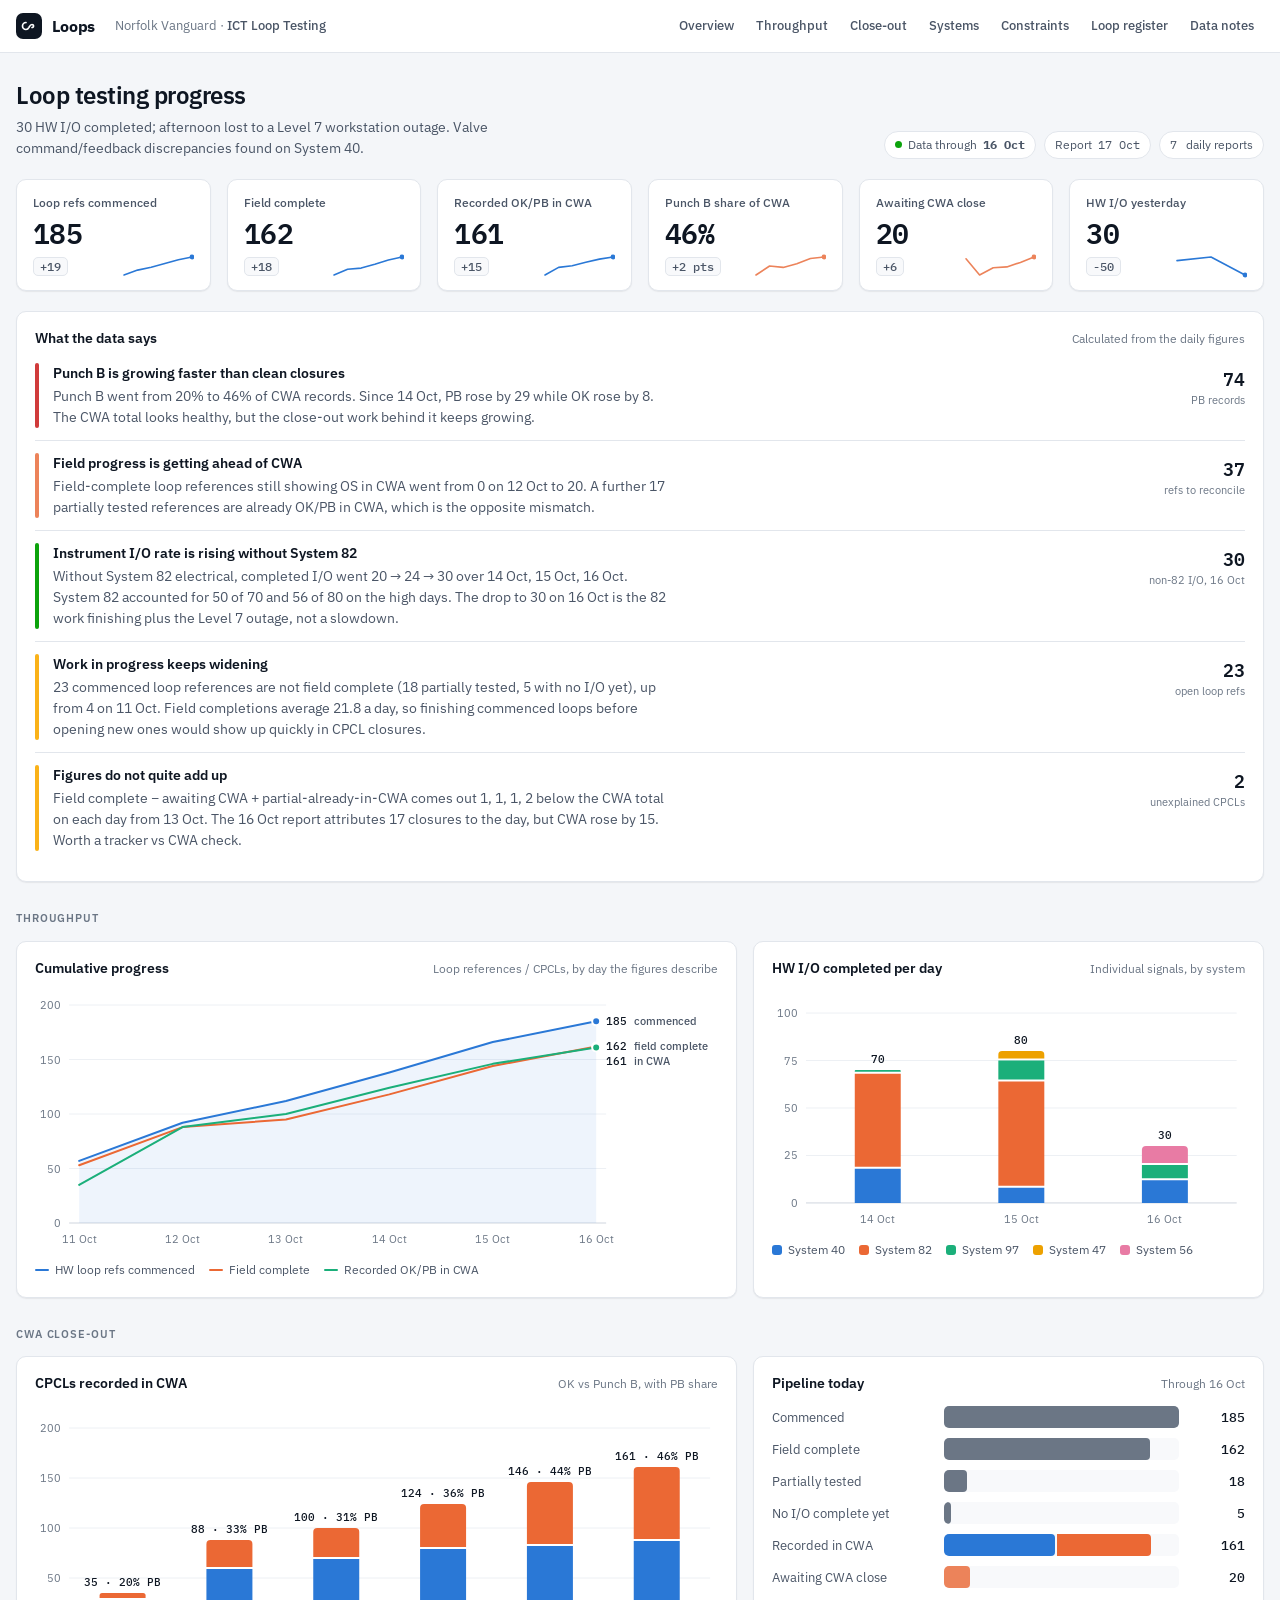
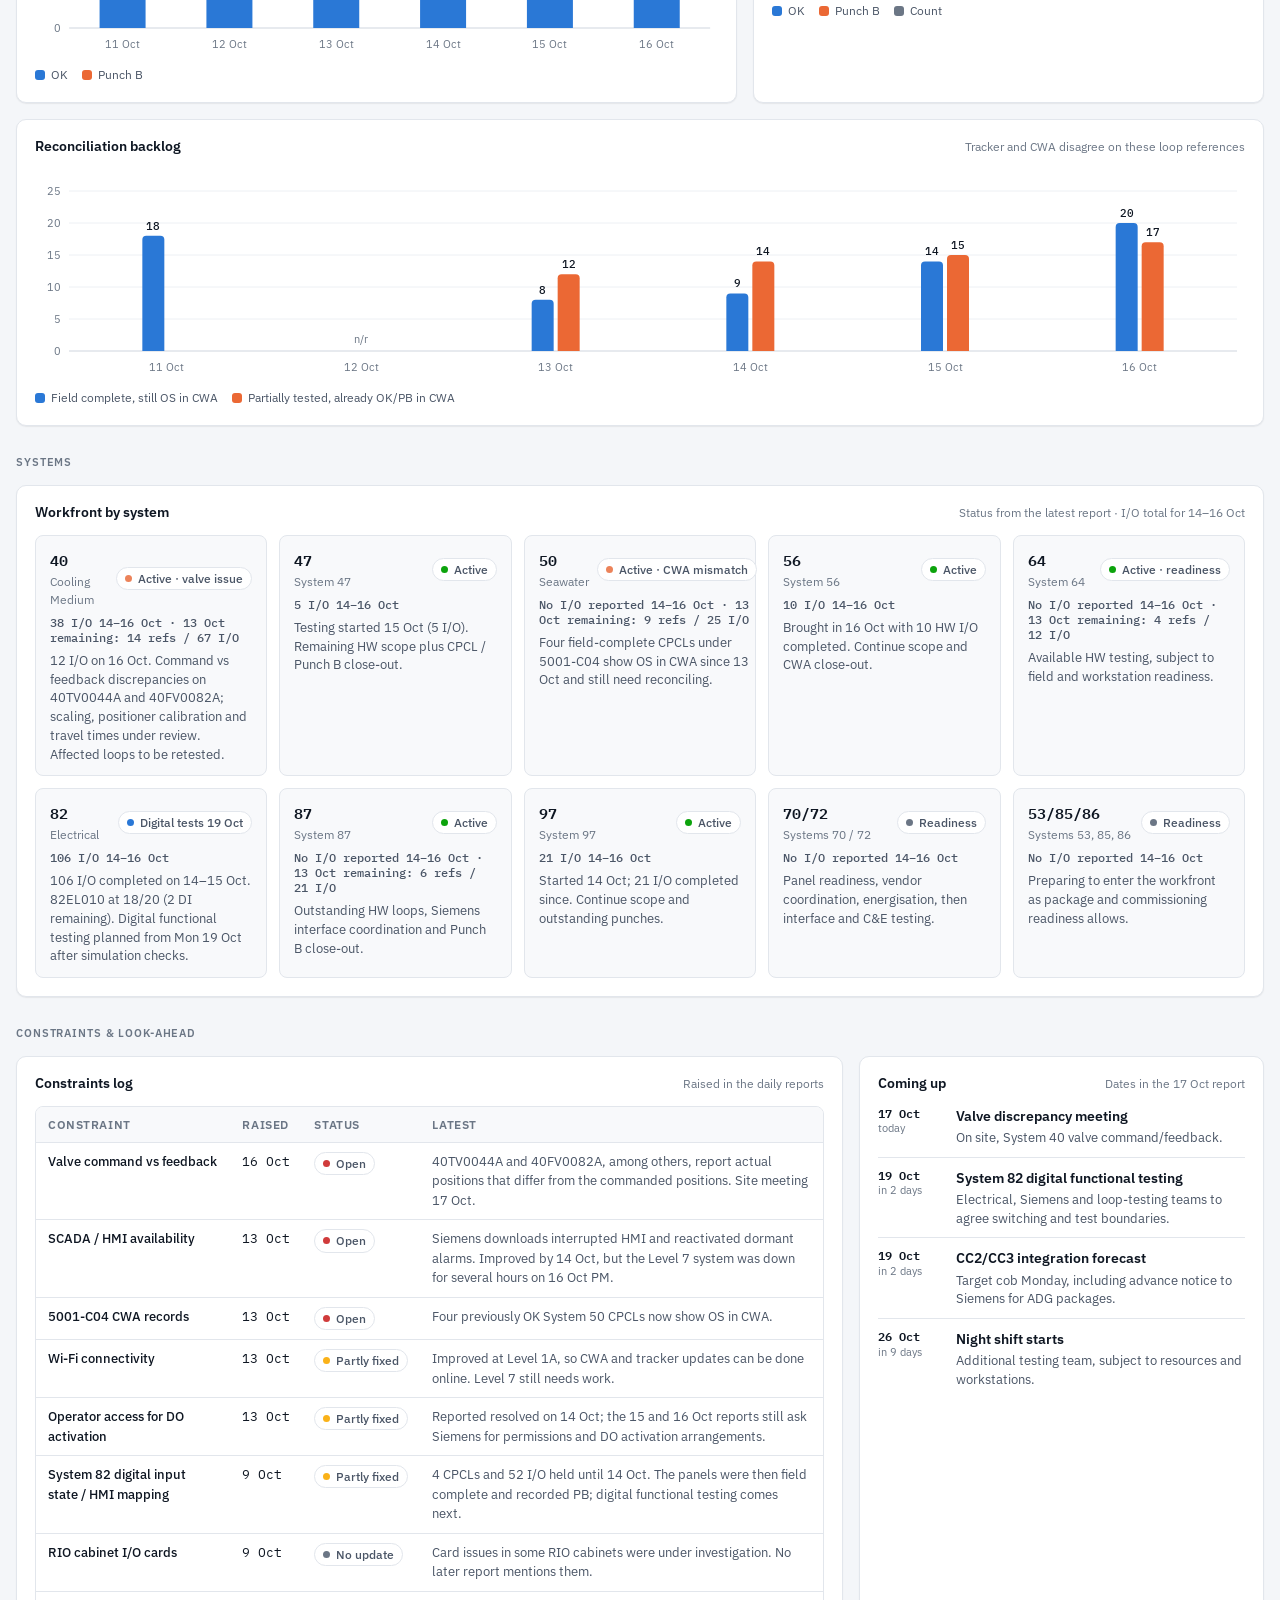
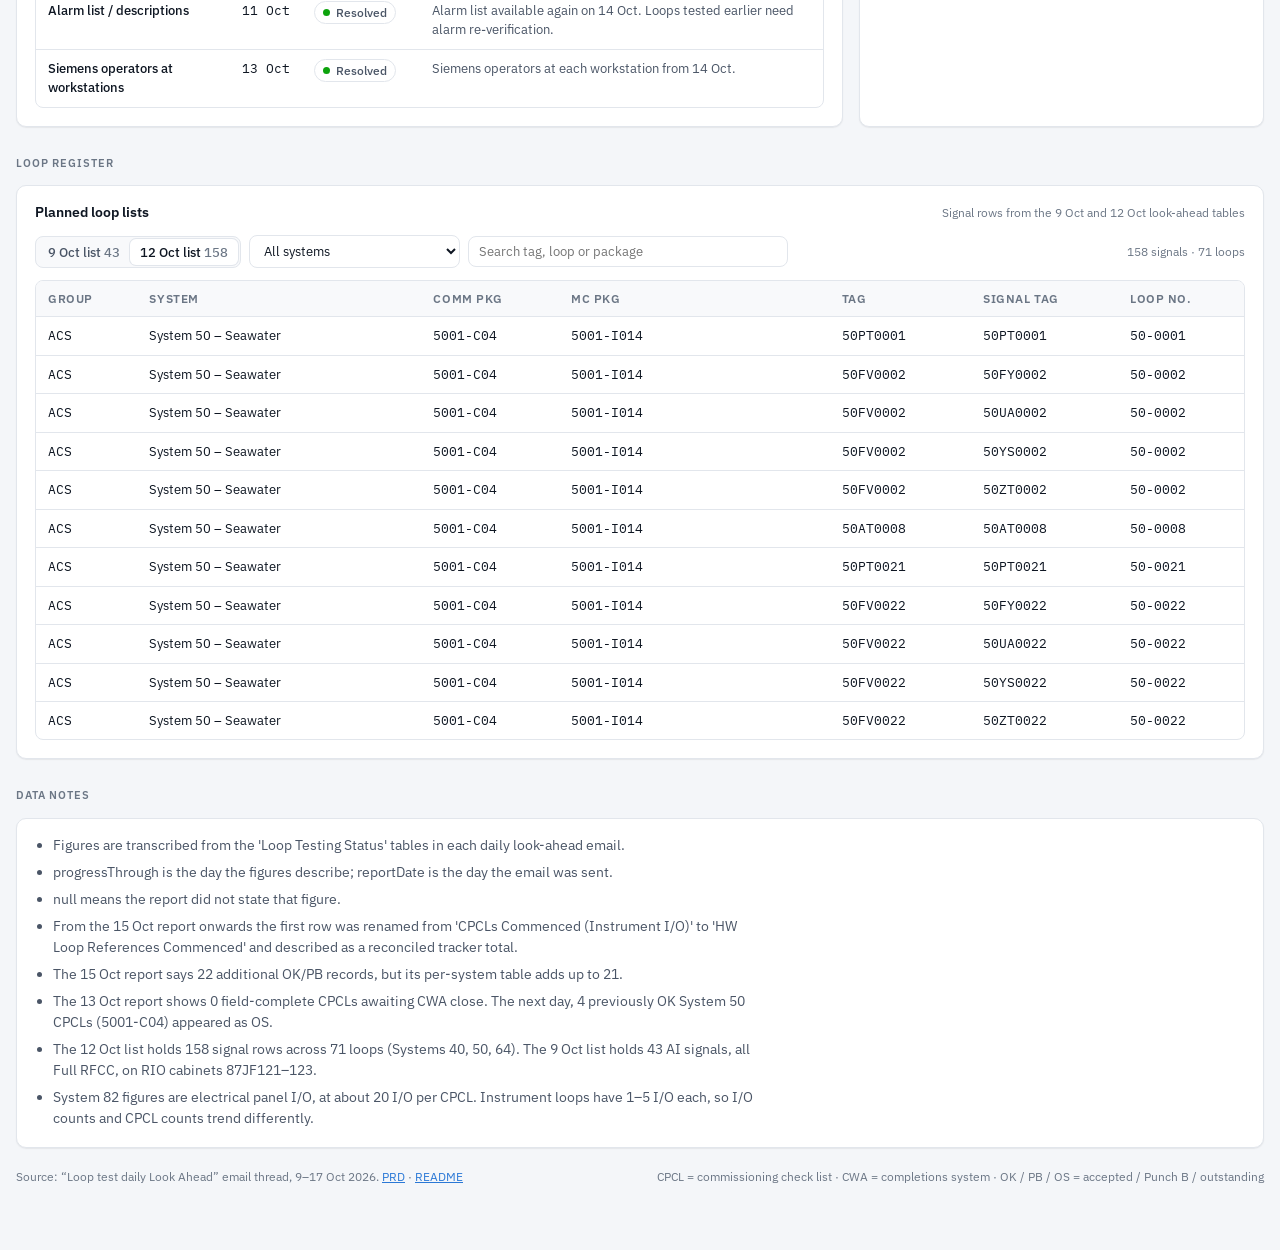
==== commit 4e2804c0: "Make the site Vercel-ready and update PRD and README - vercel.json: clean URLs, /prd and /readme rou" ====
--- a/index.html
+++ b/index.html
@@ -286,7 +286,7 @@
   </section>
 
   <div class="foot">
-    <span>Source: “Loop test daily Look Ahead” email thread, 9–17 Oct 2026. Rebuild with <span class="mono">python3 scripts/build_data.py</span>.</span>
+    <span>Source: “Loop test daily Look Ahead” email thread, 9–17 Oct 2026. <a href="docs/PRD.html">PRD</a> · <a href="README.html">README</a></span>
     <span>CPCL = commissioning check list · CWA = completions system · OK / PB / OS = accepted / Punch B / outstanding</span>
   </div>
 </main>
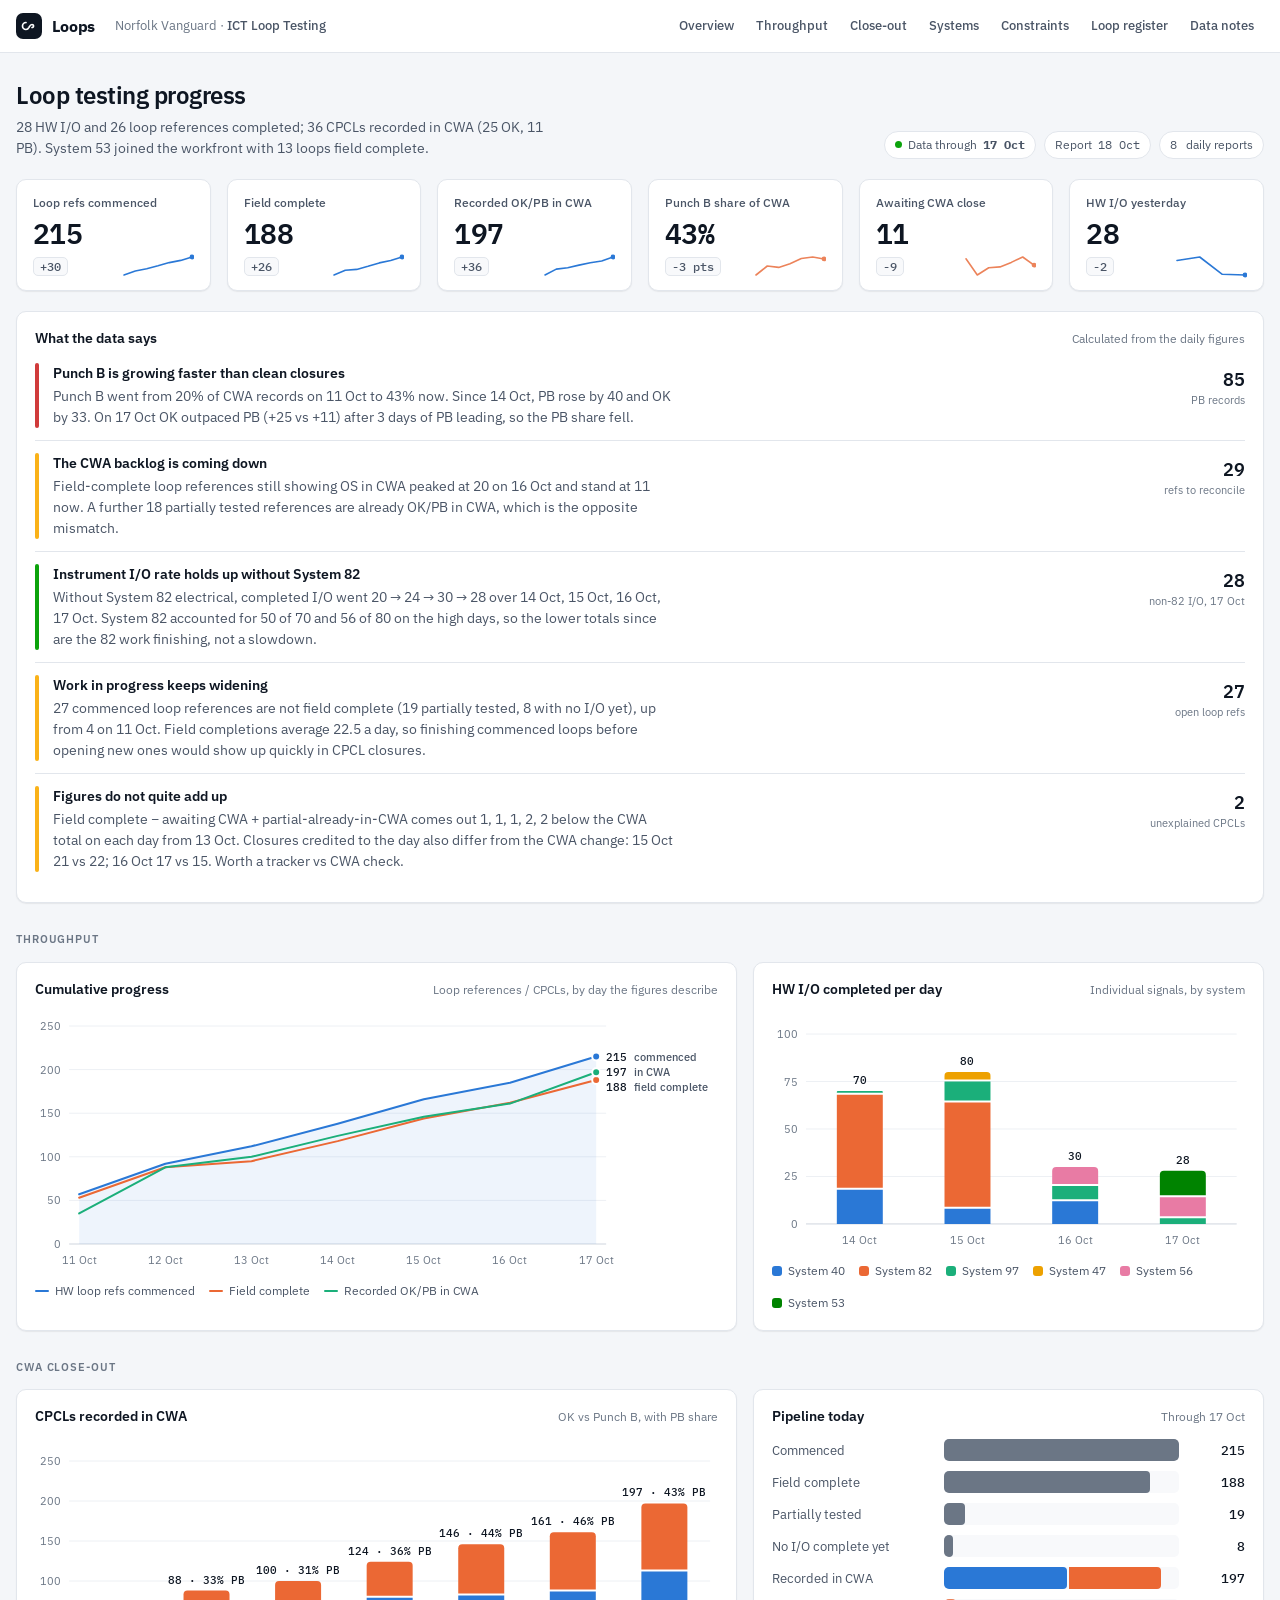
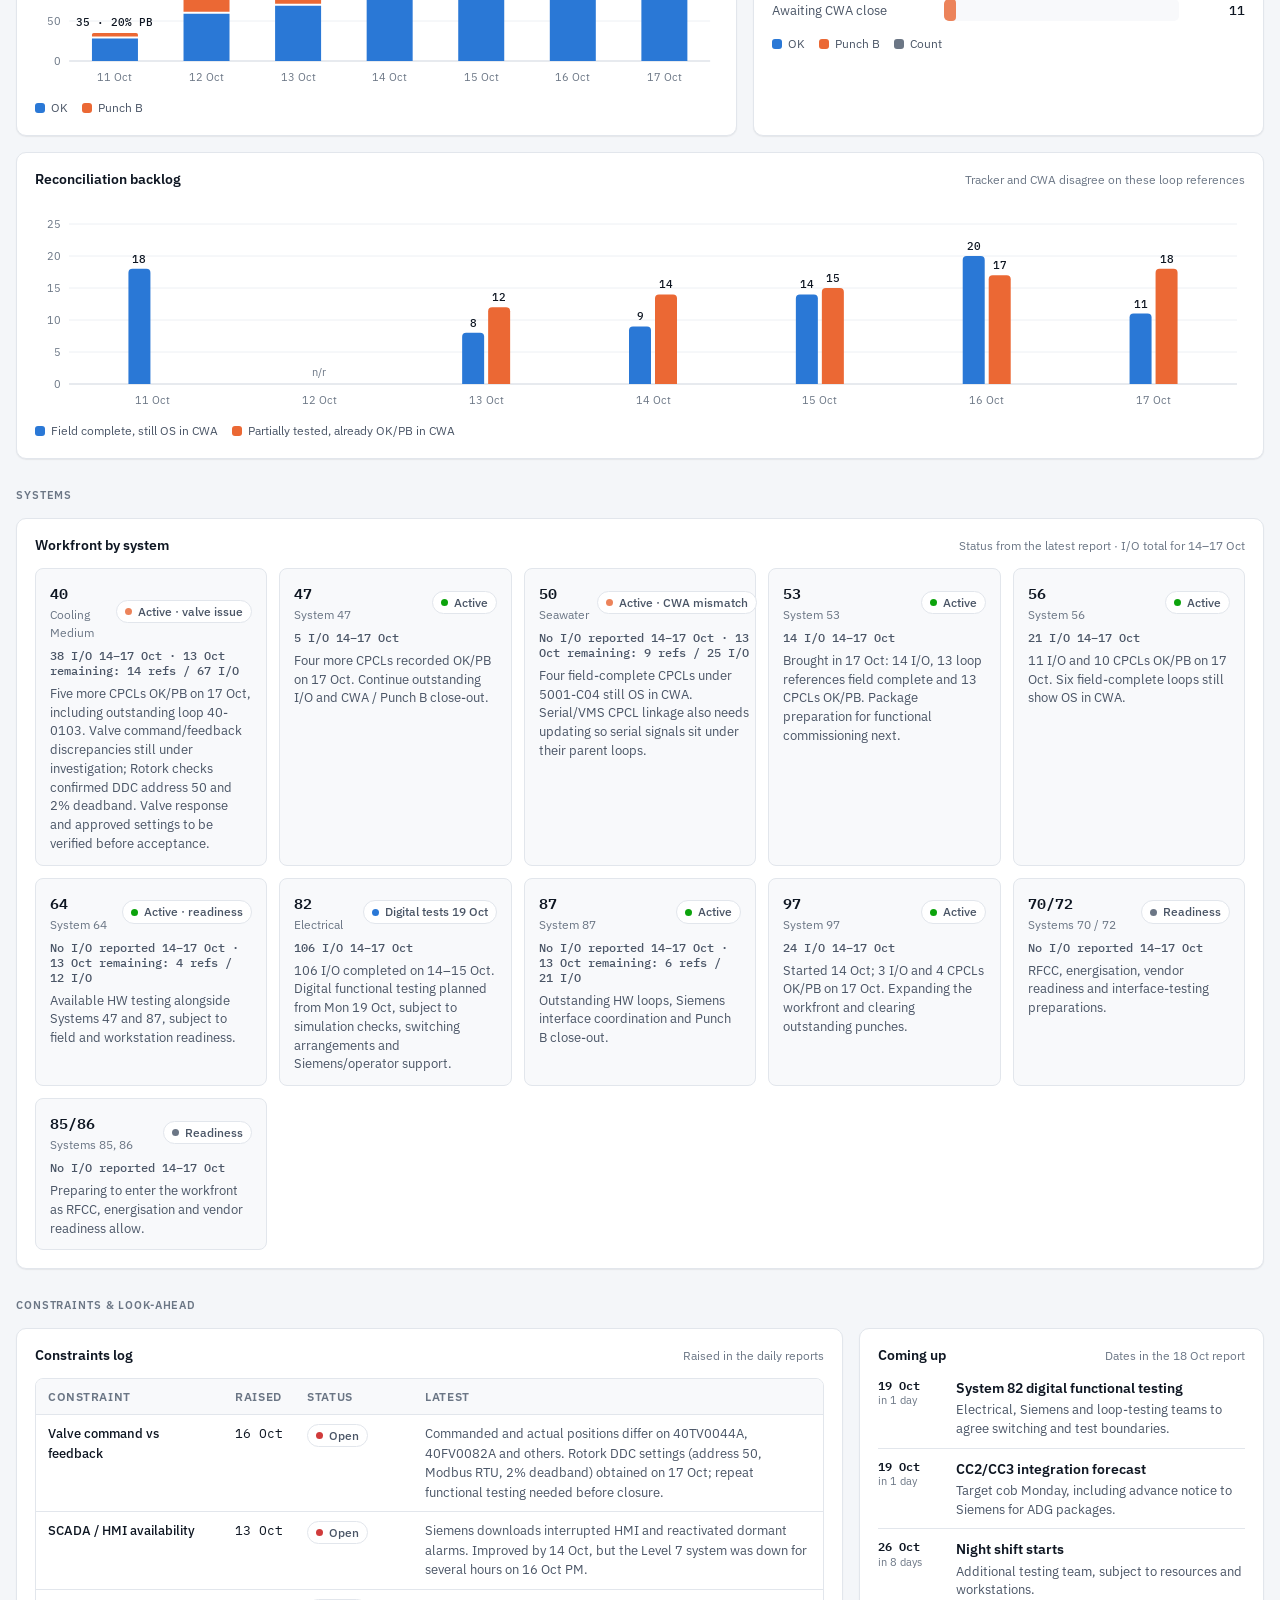
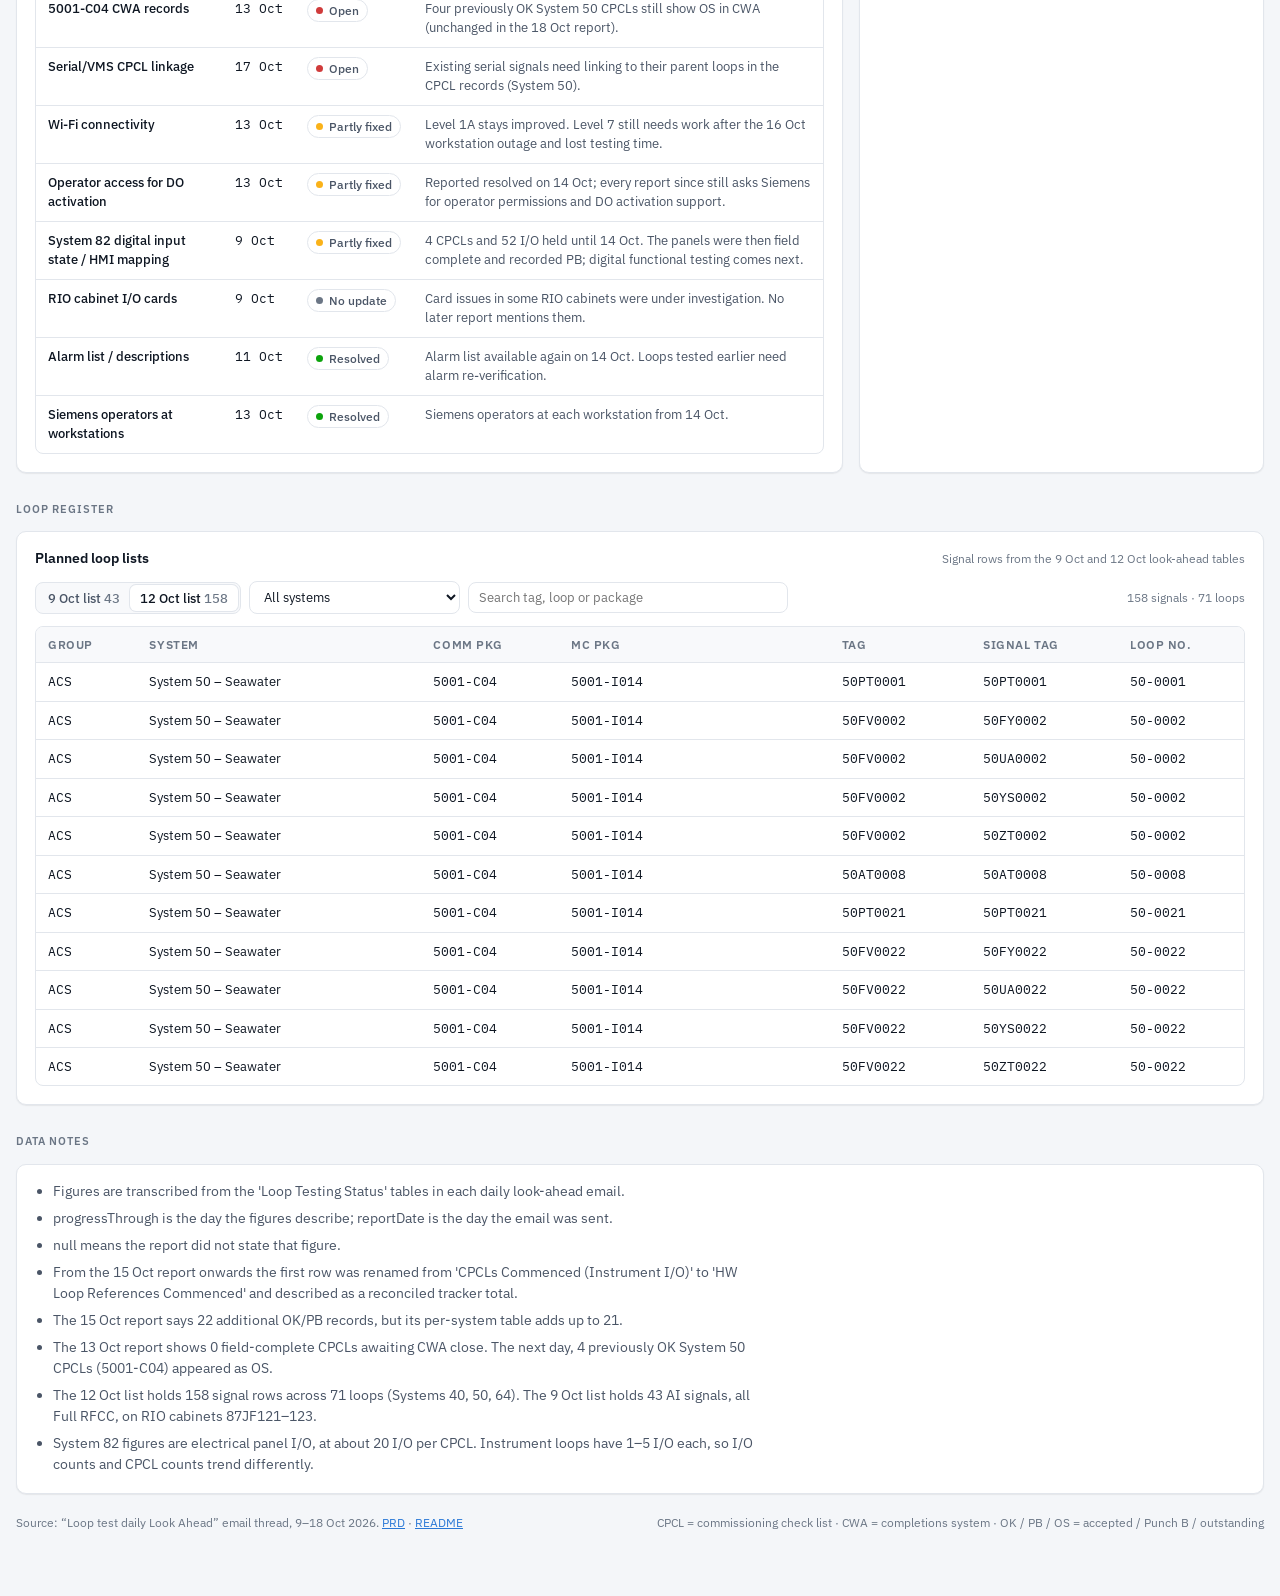
==== commit 68272d80: "Add 17 Oct loop testing report to the dashboard - New source email (18 Oct) and day of figures: 215 " ====
--- a/index.html
+++ b/index.html
@@ -21,7 +21,7 @@
   --ink-3: #6b7685;
   --accent: #2a78d6;
   --accent-soft: #e6f0fc;
-  --s1: #2a78d6; --s2: #eb6834; --s3: #1baf7a; --s4: #eda100; --s5: #e87ba4;
+  --s1: #2a78d6; --s2: #eb6834; --s3: #1baf7a; --s4: #eda100; --s5: #e87ba4; --s6: #008300;
   --good: #0ca30c; --warning: #fab219; --serious: #ec835a; --critical: #d03b3b;
   --grid: #edf0f4;
   --shadow: 0 1px 2px rgba(14,22,34,.04), 0 1px 1px rgba(14,22,34,.03);
@@ -33,14 +33,14 @@
   :root:not([data-theme="light"]) {
     --bg: #0d1117; --surface: #151a22; --surface-2: #1a2029; --line: #252c37; --line-strong: #323b48;
     --ink: #eef1f5; --ink-2: #b4bdca; --ink-3: #8a95a5; --accent: #3987e5; --accent-soft: #17263a;
-    --s1: #3987e5; --s2: #d95926; --s3: #199e70; --s4: #c98500; --s5: #d55181;
+    --s1: #3987e5; --s2: #d95926; --s3: #199e70; --s4: #c98500; --s5: #d55181; --s6: #008300;
     --grid: #1f2630; --shadow: none; color-scheme: dark;
   }
 }
 :root[data-theme="dark"] {
   --bg: #0d1117; --surface: #151a22; --surface-2: #1a2029; --line: #252c37; --line-strong: #323b48;
   --ink: #eef1f5; --ink-2: #b4bdca; --ink-3: #8a95a5; --accent: #3987e5; --accent-soft: #17263a;
-  --s1: #3987e5; --s2: #d95926; --s3: #199e70; --s4: #c98500; --s5: #d55181;
+  --s1: #3987e5; --s2: #d95926; --s3: #199e70; --s4: #c98500; --s5: #d55181; --s6: #008300;
   --grid: #1f2630; --shadow: none; color-scheme: dark;
 }
 * { box-sizing: border-box; }
@@ -242,7 +242,7 @@
 
   <div class="section-label" id="systems">Systems</div>
   <section class="card">
-    <div class="card-h"><h2>Workfront by system</h2><span class="sub">Status from the latest report · I/O total for 14–16 Oct</span></div>
+    <div class="card-h"><h2>Workfront by system</h2><span class="sub" id="sys-sub"></span></div>
     <div class="card-b"><div class="systems" id="sysgrid"></div></div>
   </section>
 
@@ -256,7 +256,7 @@
       </table></div></div>
     </section>
     <section class="card span-4">
-      <div class="card-h"><h2>Coming up</h2><span class="sub">Dates in the 17 Oct report</span></div>
+      <div class="card-h"><h2>Coming up</h2><span class="sub" id="ms-sub"></span></div>
       <div class="card-b"><div class="timeline" id="ms"></div></div>
     </section>
   </div>
@@ -286,7 +286,7 @@
   </section>
 
   <div class="foot">
-    <span>Source: “Loop test daily Look Ahead” email thread, 9–17 Oct 2026. <a href="docs/PRD.html">PRD</a> · <a href="README.html">README</a></span>
+    <span>Source: “Loop test daily Look Ahead” email thread, 9–18 Oct 2026. <a href="docs/PRD.html">PRD</a> · <a href="README.html">README</a></span>
     <span>CPCL = commissioning check list · CWA = completions system · OK / PB / OS = accepted / Punch B / outstanding</span>
   </div>
 </main>
@@ -346,21 +346,31 @@
   const resid = days.filter((d) => d.partialAlreadyInCwa != null).map((d) => d.cwaTotal - (d.fieldComplete - d.awaitingCwa + d.partialAlreadyInCwa));
   const wip = last.commenced - last.fieldComplete;
   const fcRate = ((last.fieldComplete - first.fieldComplete) / (days.length - 1)).toFixed(1);
+  const dOk = last.cwaOk - d14.cwaOk, dPb = last.cwaPb - d14.cwaPb;
+  const lastOk = last.cwaOk - prev.cwaOk, lastPb = last.cwaPb - prev.cwaPb;
+  let pbRun = 0;
+  for (let i = days.length - 2; i > 0 && days[i].cwaPb - days[i - 1].cwaPb > days[i].cwaOk - days[i - 1].cwaOk; i--) pbRun++;
+  const awaitSeries = days.filter((d) => d.awaitingCwa != null);
+  const peak = awaitSeries.reduce((a, d) => (d.awaitingCwa > a.awaitingCwa ? d : a), awaitSeries[0]);
+  const attributed = (d) => d.cpclAttributed != null ? d.cpclAttributed : sum(d.cpclBySystem);
+  const mismatches = days.slice(1).map((d, i) => ({ d, a: attributed(d), delta: d.cwaTotal - days[i].cwaTotal })).filter((m) => m.a != null && m.a !== m.delta);
   const findings = [
-    { c: "--critical", t: "Punch B is growing faster than clean closures",
-      p: `Punch B went from ${pct(first.cwaPb, first.cwaTotal)}% to ${pct(last.cwaPb, last.cwaTotal)}% of CWA records. Since ${fmtD(d14.progressThrough)}, PB rose by ${last.cwaPb - d14.cwaPb} while OK rose by ${last.cwaOk - d14.cwaOk}. The CWA total looks healthy, but the close-out work behind it keeps growing.`,
+    { c: dPb > dOk ? "--critical" : "--warning", t: dPb > dOk ? "Punch B is growing faster than clean closures" : "Clean closures are catching up with Punch B",
+      p: `Punch B went from ${pct(first.cwaPb, first.cwaTotal)}% of CWA records on ${fmtD(first.progressThrough)} to ${pct(last.cwaPb, last.cwaTotal)}% now. Since ${fmtD(d14.progressThrough)}, PB rose by ${dPb} and OK by ${dOk}.` +
+        (lastOk > lastPb ? ` On ${fmtD(last.progressThrough)} OK outpaced PB (+${lastOk} vs +${lastPb})${pbRun ? ` after ${pbRun} day${pbRun > 1 ? "s" : ""} of PB leading` : ""}, so the PB share fell.` : " The CWA total looks healthy, but the close-out work behind it keeps growing."),
       f: last.cwaPb, fs: "PB records" },
-    { c: "--serious", t: "Field progress is getting ahead of CWA",
-      p: `Field-complete loop references still showing OS in CWA went from 0 on 12 Oct to ${last.awaitingCwa}. A further ${last.partialAlreadyInCwa} partially tested references are already OK/PB in CWA, which is the opposite mismatch.`,
+    { c: last.awaitingCwa < peak.awaitingCwa ? "--warning" : "--serious", t: last.awaitingCwa < peak.awaitingCwa ? "The CWA backlog is coming down" : "Field progress is getting ahead of CWA",
+      p: `Field-complete loop references still showing OS in CWA peaked at ${peak.awaitingCwa} on ${fmtD(peak.progressThrough)} and stand at ${last.awaitingCwa} now. A further ${last.partialAlreadyInCwa} partially tested references are already OK/PB in CWA, which is the opposite mismatch.`,
       f: last.awaitingCwa + last.partialAlreadyInCwa, fs: "refs to reconcile" },
-    { c: "--good", t: "Instrument I/O rate is rising without System 82",
-      p: `Without System 82 electrical, completed I/O went ${non82.join(" → ")} over ${ioDays.map((d) => fmtD(d.progressThrough)).join(", ")}. System 82 accounted for ${s82[0]} of ${sum(ioDays[0].ioBySystem)} and ${s82[1]} of ${sum(ioDays[1].ioBySystem)} on the high days. The drop to ${ioNow} on 16 Oct is the 82 work finishing plus the Level 7 outage, not a slowdown.`,
-      f: non82[non82.length - 1], fs: "non-82 I/O, 16 Oct" },
+    { c: "--good", t: "Instrument I/O rate holds up without System 82",
+      p: `Without System 82 electrical, completed I/O went ${non82.join(" → ")} over ${ioDays.map((d) => fmtD(d.progressThrough)).join(", ")}. System 82 accounted for ${s82[0]} of ${sum(ioDays[0].ioBySystem)} and ${s82[1]} of ${sum(ioDays[1].ioBySystem)} on the high days, so the lower totals since are the 82 work finishing, not a slowdown.`,
+      f: non82[non82.length - 1], fs: "non-82 I/O, " + fmtD(last.progressThrough) },
     { c: "--warning", t: "Work in progress keeps widening",
-      p: `${wip} commenced loop references are not field complete (${last.partial} partially tested, ${last.noIoYet} with no I/O yet), up from ${first.commenced - first.fieldComplete} on 11 Oct. Field completions average ${fcRate} a day, so finishing commenced loops before opening new ones would show up quickly in CPCL closures.`,
+      p: `${wip} commenced loop references are not field complete (${last.partial} partially tested, ${last.noIoYet} with no I/O yet), up from ${first.commenced - first.fieldComplete} on ${fmtD(first.progressThrough)}. Field completions average ${fcRate} a day, so finishing commenced loops before opening new ones would show up quickly in CPCL closures.`,
       f: wip, fs: "open loop refs" },
     { c: "--warning", t: "Figures do not quite add up",
-      p: `Field complete − awaiting CWA + partial-already-in-CWA comes out ${resid.map((r) => r).join(", ")} below the CWA total on each day from 13 Oct. The 16 Oct report attributes ${last.cpclAttributed} closures to the day, but CWA rose by ${last.cwaTotal - prev.cwaTotal}. Worth a tracker vs CWA check.`,
+      p: `Field complete − awaiting CWA + partial-already-in-CWA comes out ${resid.join(", ")} below the CWA total on each day from 13 Oct.` +
+        (mismatches.length ? ` Closures credited to the day also differ from the CWA change: ${mismatches.map((m) => `${fmtD(m.d.progressThrough)} ${m.a} vs ${m.delta}`).join("; ")}.` : "") + " Worth a tracker vs CWA check.",
       f: resid[resid.length - 1], fs: "unexplained CPCLs" },
   ];
   const fEl = document.getElementById("findings");
@@ -402,7 +412,7 @@
     const f = frame(host, opt.h || 240, { l: 34, r: 8, t: 22, b: 28 });
     const totals = rows.map((r) => opt.grouped ? Math.max(...series.map((s) => s.get(r) || 0)) : series.reduce((a, s) => a + (s.get(r) || 0), 0));
     const max = niceMax(Math.max(...totals) * 1.08);
-    yAxis(f, max, max % 4 === 0 && max / 4 >= 1 && Number.isInteger(max / 4) ? 4 : 5);
+    yAxis(f, max, Number.isInteger(max / 4) ? 4 : 5);
     const band = (f.x1 - f.x0) / rows.length;
     const bw = Math.min(opt.grouped ? 22 : 46, band * (opt.grouped ? 0.3 : 0.56));
     const sy = (v) => (v / max) * (f.y0 - f.y1);
@@ -439,7 +449,7 @@
   function lines(host, rows, series, opt) {
     const f = frame(host, opt.h || 260, { l: 34, r: 112, t: 14, b: 28 });
     const max = niceMax(Math.max(...rows.flatMap((r) => series.map((s) => s.get(r)))) * 1.05);
-    yAxis(f, max, 4);
+    yAxis(f, max, Number.isInteger(max / 4) ? 4 : 5);
     const sx = (i) => f.x0 + 10 + (i / (rows.length - 1)) * (f.x1 - f.x0 - 20);
     const sy = (v) => f.y0 - (v / max) * (f.y0 - f.y1);
     rows.forEach((r, i) => { const t = svgEl("text", { x: sx(i), y: f.H - 8, "text-anchor": "middle" }, f.svg); t.textContent = opt.xLabel(r); });
@@ -473,7 +483,7 @@
 
   const SYS = [
     { id: "40", k: "System 40", c: "--s1" }, { id: "82", k: "System 82", c: "--s2" }, { id: "97", k: "System 97", c: "--s3" },
-    { id: "47", k: "System 47", c: "--s4" }, { id: "56", k: "System 56", c: "--s5" },
+    { id: "47", k: "System 47", c: "--s4" }, { id: "56", k: "System 56", c: "--s5" }, { id: "53", k: "System 53", c: "--s6" },
   ];
 
   function renderCharts() {
@@ -538,10 +548,12 @@
   ioDays.forEach((d) => Object.entries(d.ioBySystem).forEach(([k, v]) => { ioTot[k] = (ioTot[k] || 0) + v; }));
   const remain = (days.find((d) => d.remainingScope) || {}).remainingScope || {};
   const ST = { active: ["--good", "Active"], issue: ["--serious", "Issue"], planned: ["--accent", "Planned"], prep: ["--ink-3", "Readiness"] };
+  const ioRange = `${fmtD(ioDays[0].progressThrough).split(" ")[0]}–${fmtD(last.progressThrough)}`;
+  document.getElementById("sys-sub").textContent = `Status from the latest report · I/O total for ${ioRange}`;
   const sg = document.getElementById("sysgrid");
   D.systems.forEach((s) => {
     const st = ST[s.state];
-    const io = ioTot[s.id] != null ? `${ioTot[s.id]} I/O 14–16 Oct` : "No I/O reported 14–16 Oct";
+    const io = ioTot[s.id] != null ? `${ioTot[s.id]} I/O ${ioRange}` : `No I/O reported ${ioRange}`;
     const rem = remain[s.id] ? ` · 13 Oct remaining: ${remain[s.id].loopRefs} refs / ${remain[s.id].io} I/O` : "";
     sg.appendChild(el(`<div class="sys"><div class="top"><div><div class="id">${esc(s.id)}</div><div class="nm">${esc(s.name)}</div></div>
       <span class="chip"><span class="dot" style="background:var(${st[0]})"></span>${esc(s.label)}</span></div>
@@ -558,10 +570,11 @@
       <td><span class="chip"><span class="dot" style="background:var(${s[0]})"></span>${s[1]}</span></td><td style="color:var(--ink-2);min-width:260px">${esc(c.detail)}</td></tr>`));
   });
   const today = new Date(last.reportDate + "T00:00:00");
+  document.getElementById("ms-sub").textContent = `Dates in the ${fmtD(last.reportDate)} report`;
   const msEl = document.getElementById("ms");
   D.milestones.forEach((m) => {
     const dd = Math.round((new Date(m.date + "T00:00:00") - today) / 864e5);
-    const rel = dd === 0 ? "today" : dd === 1 ? "in 1 day" : `in ${dd} days`;
+    const rel = dd === 0 ? "report day" : dd === 1 ? "in 1 day" : dd > 1 ? `in ${dd} days` : `${-dd} day${dd === -1 ? "" : "s"} before report`;
     msEl.appendChild(el(`<div class="ms"><div class="d">${fmtD(m.date)}<small>${rel}</small></div><div><h3>${esc(m.title)}</h3><p>${esc(m.detail)}</p></div></div>`));
   });
 
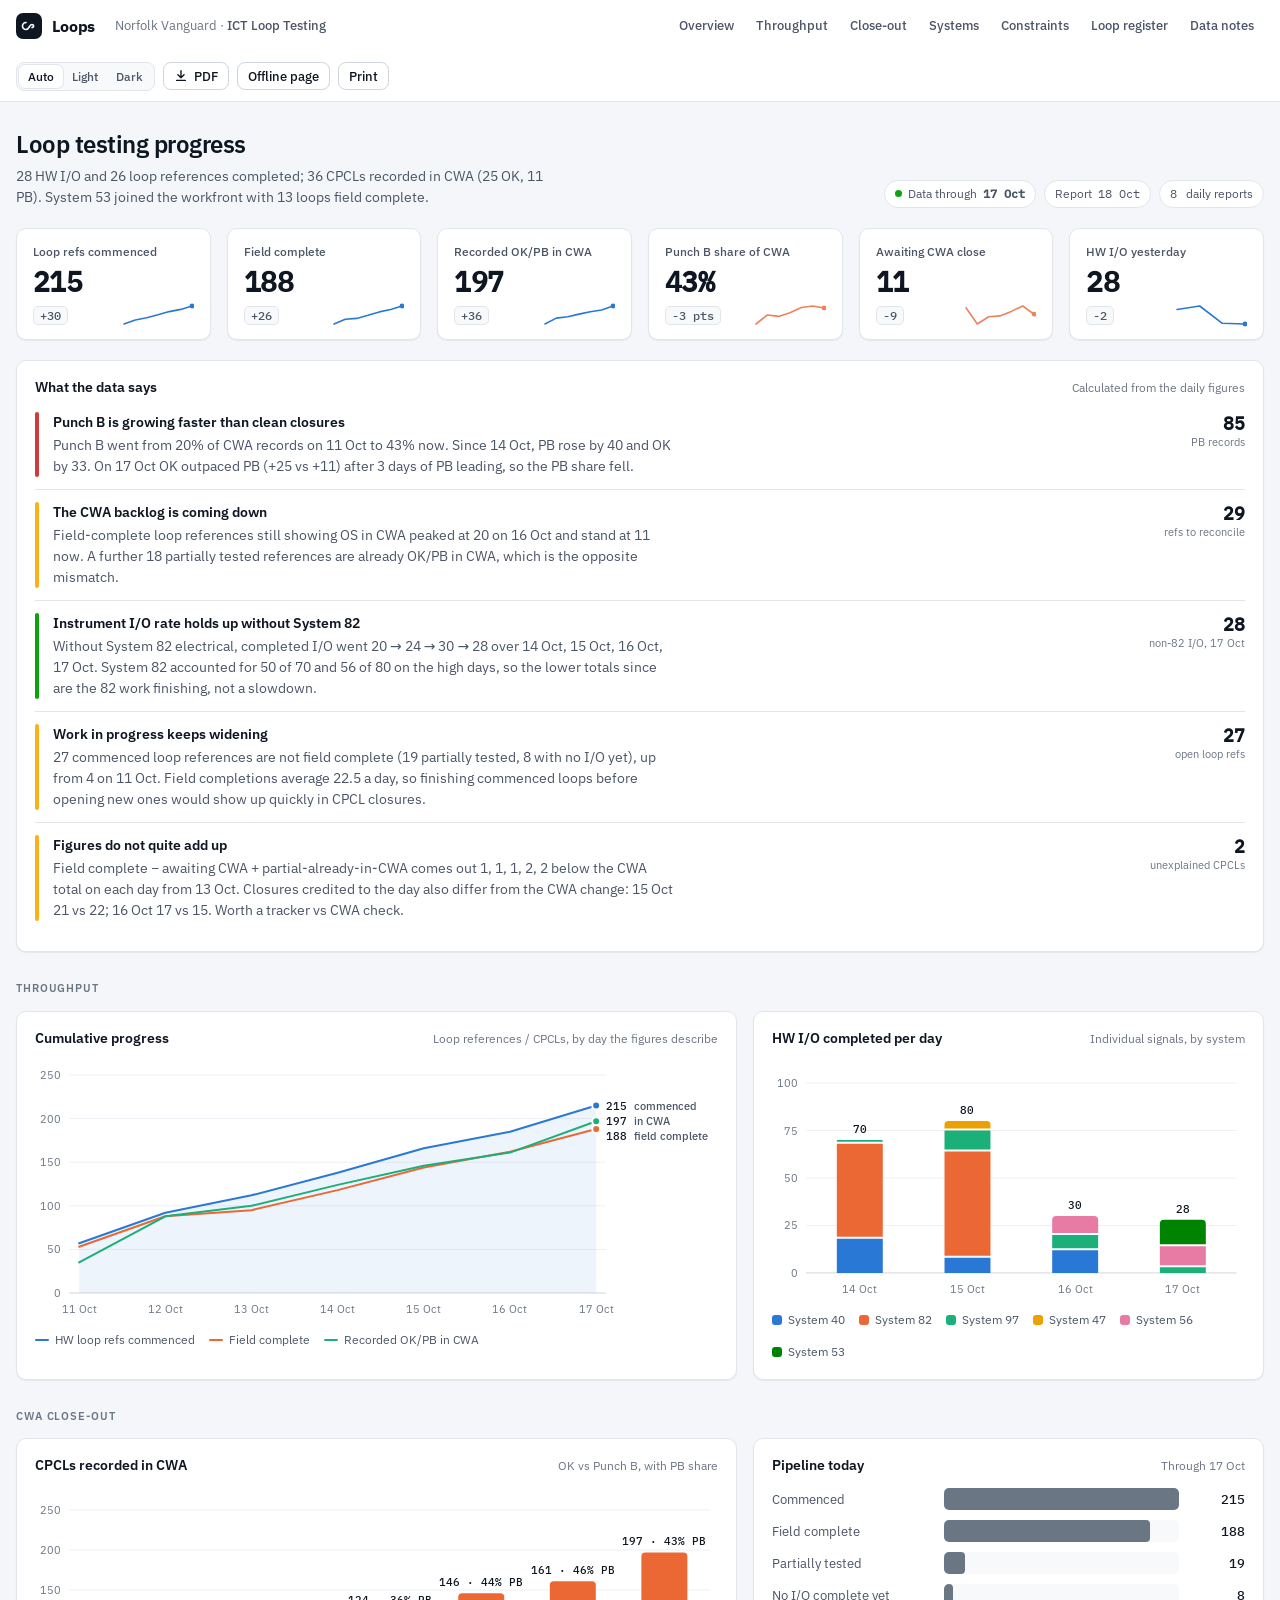
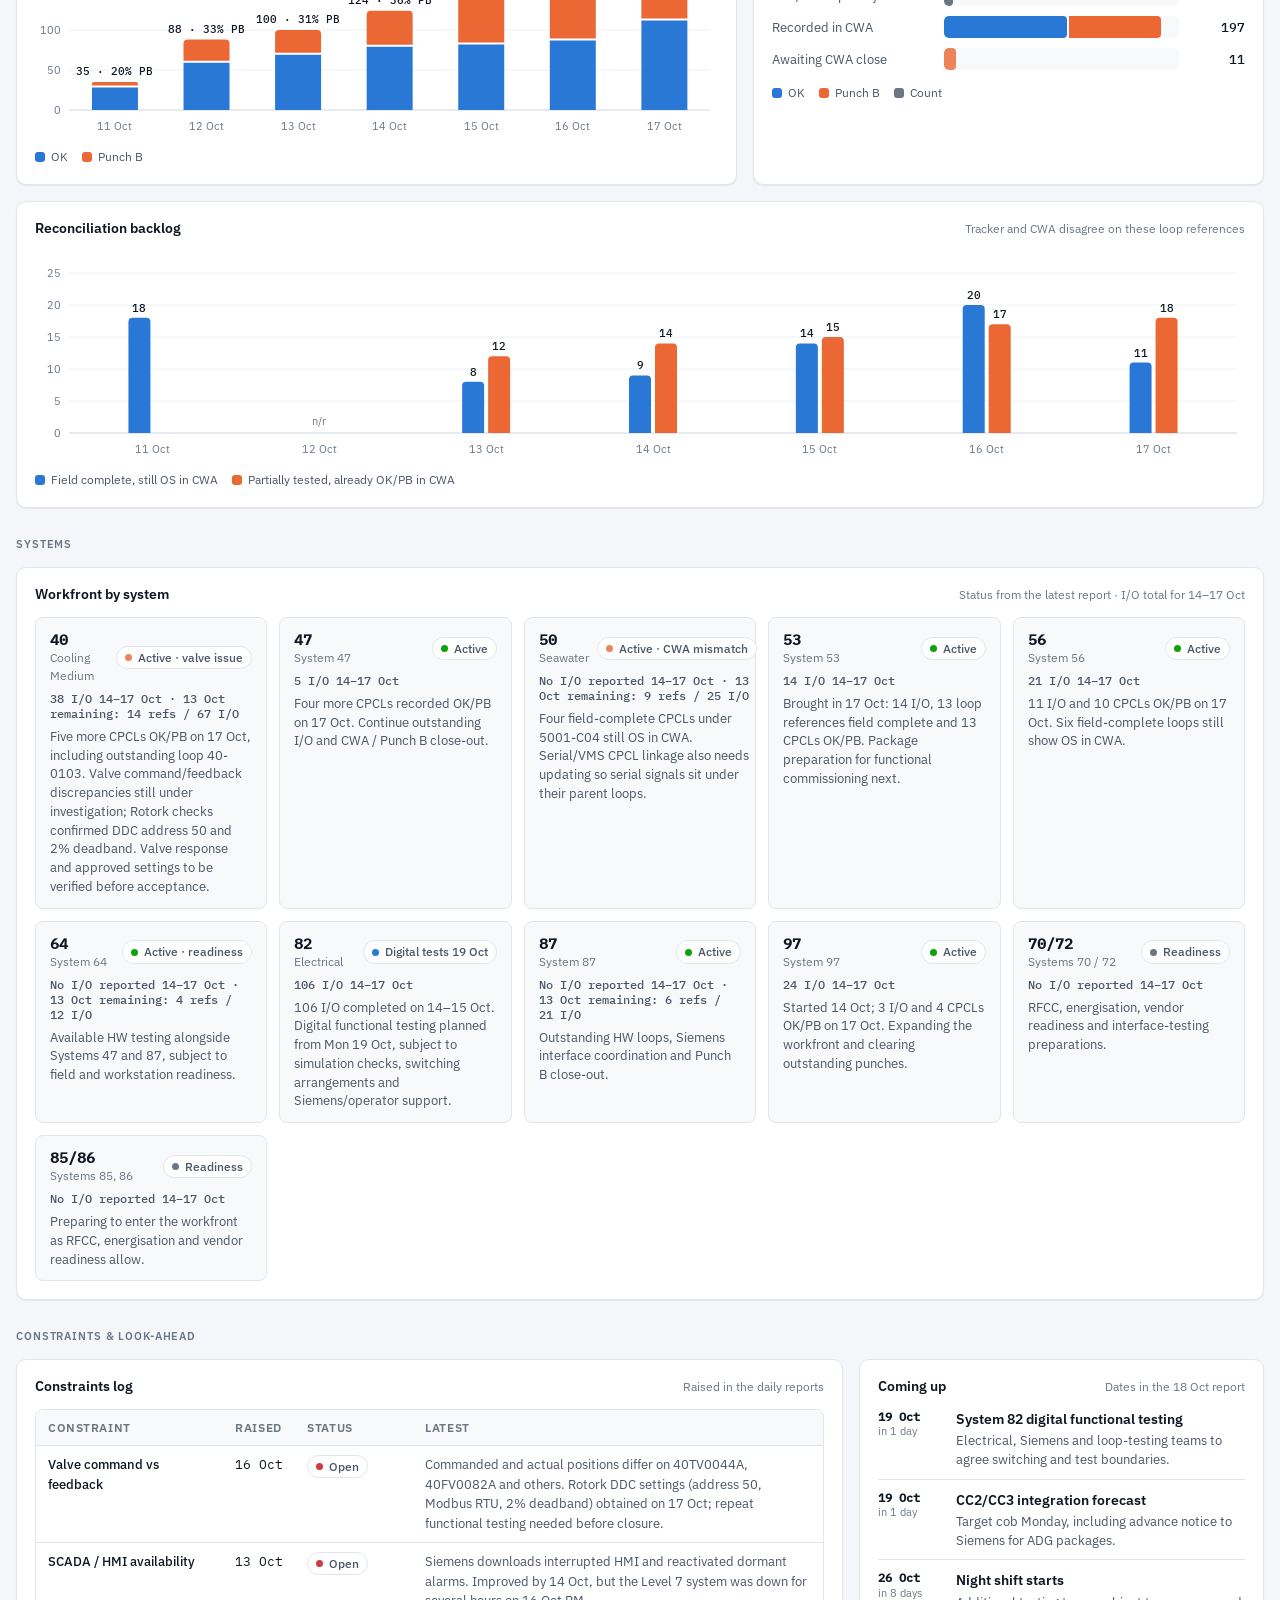
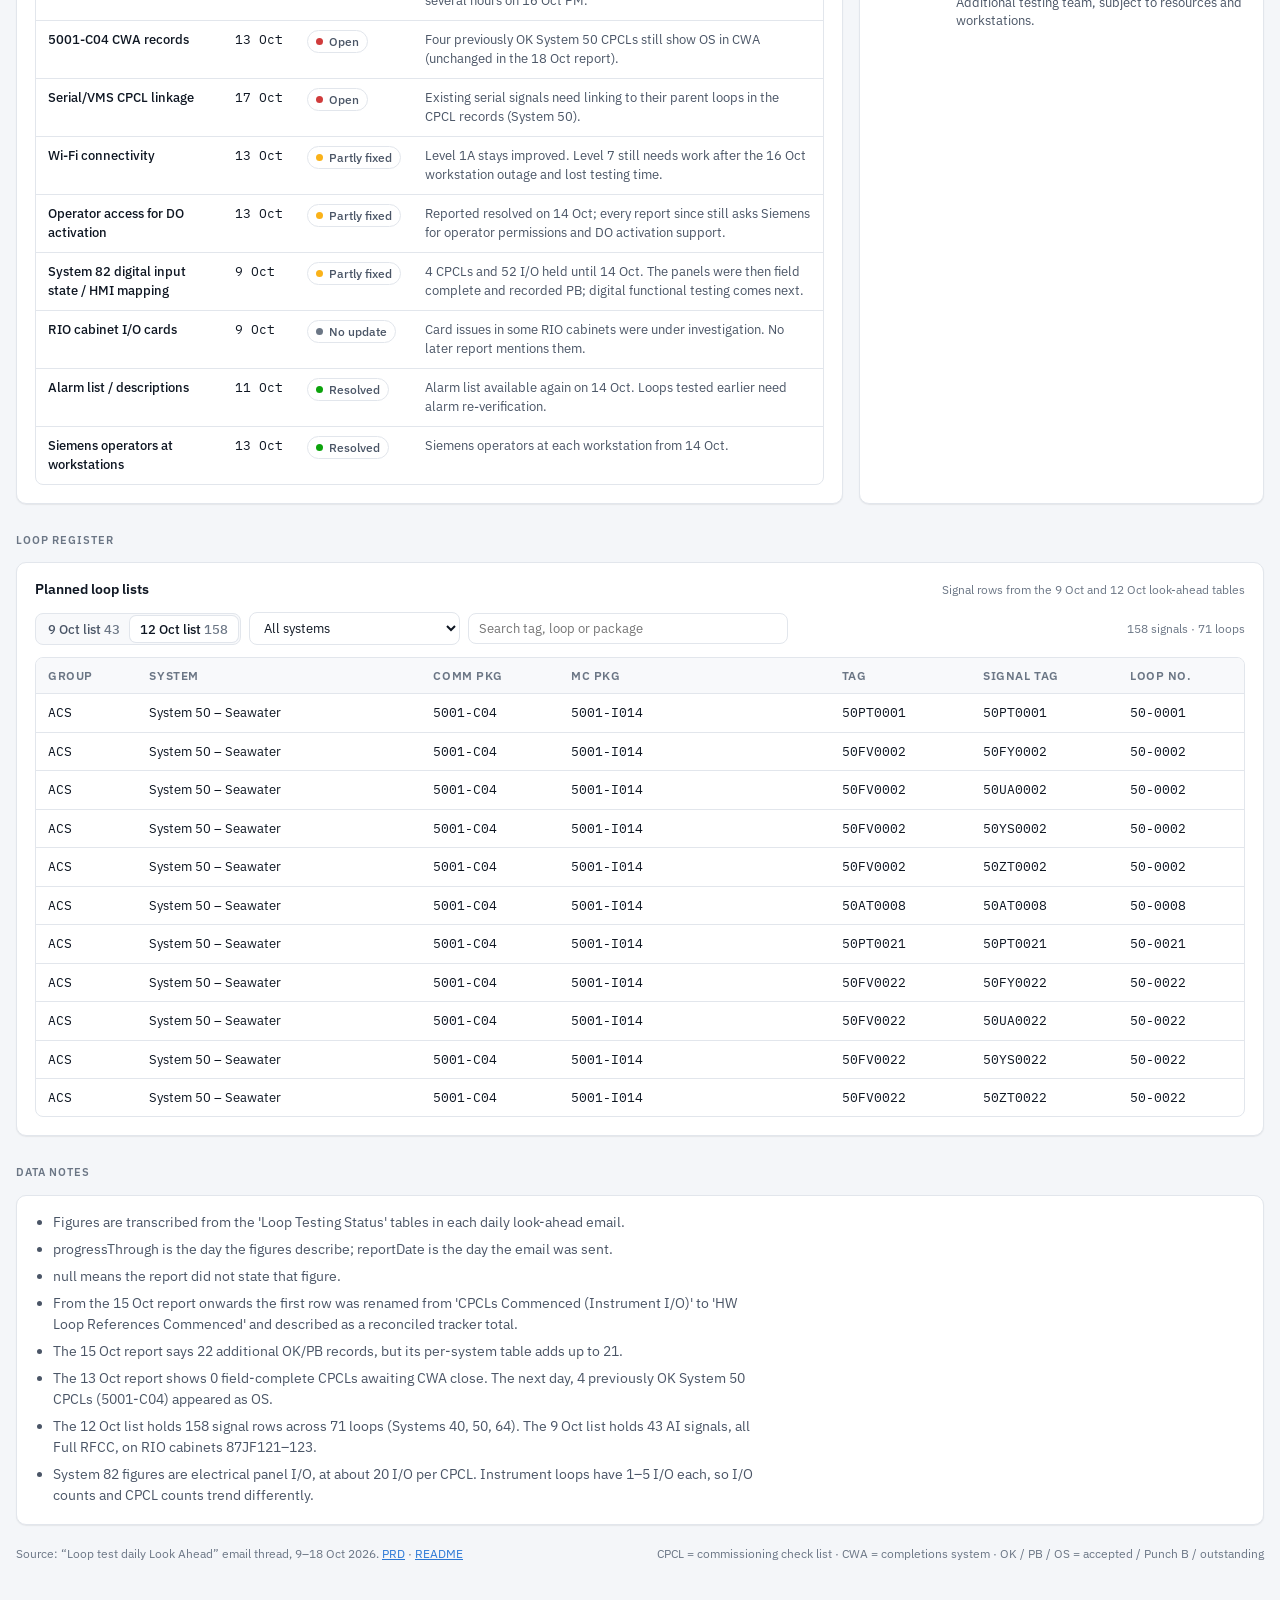
==== commit 68a3c142: "Add theme switch, PDF and offline exports, share-link docs and tests - Auto / Light / Dark switch on" ====
--- a/index.html
+++ b/index.html
@@ -5,9 +5,8 @@
 <meta name="viewport" content="width=device-width, initial-scale=1, viewport-fit=cover">
 <title>Loops Dashboard</title>
 <meta name="claude:viewport-fit-sides" content="cover">
-<link rel="preconnect" href="https://fonts.googleapis.com">
-<link rel="preconnect" href="https://fonts.gstatic.com" crossorigin>
-<link rel="stylesheet" href="https://fonts.googleapis.com/css2?family=IBM+Plex+Mono:wght@400;500&family=IBM+Plex+Sans:wght@400;500;600;700&display=swap">
+<link rel="stylesheet" href="assets/fonts/fonts.css">
+<script src="assets/theme.js"></script>
 <style>
 /* Layout: sticky product bar, then a 12-col grid of panels: KPIs → findings → trend charts → systems → constraints → register. */
 :root {
@@ -167,7 +166,35 @@
 .count { color: var(--ink-3); font-size: 12px; margin-left: auto; }
 .notes { margin: 0; padding-left: 18px; color: var(--ink-2); display: grid; gap: 6px; max-width: 90ch; }
 .foot { color: var(--ink-3); font-size: 12px; display: flex; gap: 16px; flex-wrap: wrap; justify-content: space-between; }
+
+/* actions: theme switch and exports */
+.actions { display: flex; align-items: center; gap: 8px; flex-wrap: wrap; }
+.theme { display: inline-flex; border: 1px solid var(--line); border-radius: 8px; padding: 2px; background: var(--surface-2); }
+.theme button { border: 0; background: transparent; font: 500 12px var(--font-sans); color: var(--ink-2); padding: 4px 9px; border-radius: 6px; cursor: pointer; }
+.theme button[aria-pressed="true"] { background: var(--surface); color: var(--ink); box-shadow: 0 0 0 1px var(--line); }
+.btn { display: inline-flex; align-items: center; gap: 6px; font: 500 12.5px var(--font-sans); color: var(--ink); background: var(--surface); border: 1px solid var(--line-strong); border-radius: 8px; padding: 5px 10px; text-decoration: none; cursor: pointer; white-space: nowrap; }
+.btn:hover { border-color: var(--accent); }
+.btn svg { width: 14px; height: 14px; }
+.theme button:focus-visible, .btn:focus-visible { outline: 2px solid var(--accent); outline-offset: 1px; }
 @media (prefers-reduced-motion: reduce) { * { transition: none !important; animation: none !important; } }
+
+/* print / PDF: light, full-length, no controls */
+@page { size: A4 landscape; margin: 10mm; }
+@media print {
+  body { background: #fff; -webkit-print-color-adjust: exact; print-color-adjust: exact; }
+  body::before, .bar nav, .actions, .filters, .tip { display: none !important; }
+  .bar { position: static; border-bottom: 1px solid var(--line); }
+  .wrap { padding-block: 12px 0; max-width: none; }
+  .card { box-shadow: none; }
+  .card:has(.chart), .card:has(.funnel), .finding, .sys, .ms, tr, .kpi { break-inside: avoid; }
+  .section-label { break-after: avoid; }
+  .kpis { grid-template-columns: repeat(6, minmax(0, 1fr)); gap: 10px; }
+  .span-8 { grid-column: span 8; } .span-7 { grid-column: span 7; } .span-5 { grid-column: span 5; } .span-4 { grid-column: span 4; }
+  .grid, .wrap { gap: 12px; }
+  .reg-table { display: none; }
+  .reg-print { display: block !important; color: var(--ink-2); }
+  .page-break { break-before: page; }
+}
 </style>
 </head>
 <body>
@@ -187,6 +214,16 @@
       <a href="#register">Loop register</a>
       <a href="#notes">Data notes</a>
     </nav>
+    <div class="actions">
+      <div class="theme" role="group" aria-label="Colour theme">
+        <button type="button" data-theme-set="system" title="Follow your device setting">Auto</button>
+        <button type="button" data-theme-set="light">Light</button>
+        <button type="button" data-theme-set="dark">Dark</button>
+      </div>
+      <a class="btn" href="exports/loops-dashboard.pdf" download data-online-only><svg viewBox="0 0 16 16" fill="none" stroke="currentColor" stroke-width="1.6" stroke-linecap="round" stroke-linejoin="round" aria-hidden="true"><path d="M8 2v8M4.5 6.5 8 10l3.5-3.5M3 13h10"/></svg>PDF</a>
+      <a class="btn" href="exports/loops-dashboard-offline.html" download data-online-only>Offline page</a>
+      <button type="button" class="btn" id="print-btn">Print</button>
+    </div>
   </div>
 </header>
 
@@ -240,7 +277,7 @@
     </section>
   </div>
 
-  <div class="section-label" id="systems">Systems</div>
+  <div class="section-label page-break" id="systems">Systems</div>
   <section class="card">
     <div class="card-h"><h2>Workfront by system</h2><span class="sub" id="sys-sub"></span></div>
     <div class="card-b"><div class="systems" id="sysgrid"></div></div>
@@ -271,7 +308,8 @@
         <input type="search" id="f-q" placeholder="Search tag, loop or package" aria-label="Search loops">
         <span class="count" id="f-count"></span>
       </div>
-      <div class="tbl-wrap scroll"><table>
+      <p class="reg-print" id="reg-print" hidden></p>
+      <div class="tbl-wrap scroll reg-table"><table>
         <thead id="reg-h"></thead>
         <tbody id="reg-b"></tbody>
       </table></div>
@@ -286,7 +324,7 @@
   </section>
 
   <div class="foot">
-    <span>Source: “Loop test daily Look Ahead” email thread, 9–18 Oct 2026. <a href="docs/PRD.html">PRD</a> · <a href="README.html">README</a></span>
+    <span>Source: “Loop test daily Look Ahead” email thread, 9–18 Oct 2026. <span data-online-only><a href="docs/PRD.html">PRD</a> · <a href="README.html">README</a></span></span>
     <span>CPCL = commissioning check list · CWA = completions system · OK / PB / OS = accepted / Punch B / outstanding</span>
   </div>
 </main>
@@ -527,6 +565,9 @@
   renderCharts();
   let rz; new ResizeObserver(() => { clearTimeout(rz); rz = setTimeout(renderCharts, 80); }).observe(document.querySelector(".wrap"));
   matchMedia("(prefers-color-scheme: dark)").addEventListener("change", renderCharts);
+  window.addEventListener("beforeprint", renderCharts);
+  window.addEventListener("afterprint", renderCharts);
+  document.getElementById("print-btn").addEventListener("click", () => window.print());
   new MutationObserver(renderCharts).observe(document.documentElement, { attributes: true, attributeFilter: ["data-theme"] });
 
   // ---------- funnel ----------
@@ -604,6 +645,8 @@
     const loops = new Set(rows.map((r) => r.loop)).size;
     document.getElementById("f-count").textContent = `${rows.length} signals · ${loops} loops`;
   }
+  const regPrint = lists.map((l) => `${l.name}: ${l.rows.length} signals across ${new Set(l.rows.map((r) => r.loop)).size} loops`).join(" · ");
+  document.getElementById("reg-print").textContent = `${regPrint}. The full searchable lists are in the online dashboard and the offline page.`;
   fs.addEventListener("change", renderReg); fq.addEventListener("input", renderReg);
   syncList();
 
--- a/assets/fonts/fonts.css
+++ b/assets/fonts/fonts.css
@@ -0,0 +1,53 @@
+/* IBM Plex (SIL Open Font License 1.1), Latin subset, self-hosted for offline use. */
+@font-face {
+  font-family: 'IBM Plex Mono';
+  font-style: normal;
+  font-weight: 400;
+  font-display: swap;
+  src: url(plex-mono-400.woff2) format('woff2');
+  unicode-range: U+0000-00FF, U+0131, U+0152-0153, U+02BB-02BC, U+02C6, U+02DA, U+02DC, U+0304, U+0308, U+0329, U+2000-206F, U+20AC, U+2122, U+2191, U+2193, U+2212, U+2215, U+FEFF, U+FFFD;
+}
+@font-face {
+  font-family: 'IBM Plex Mono';
+  font-style: normal;
+  font-weight: 500;
+  font-display: swap;
+  src: url(plex-mono-500.woff2) format('woff2');
+  unicode-range: U+0000-00FF, U+0131, U+0152-0153, U+02BB-02BC, U+02C6, U+02DA, U+02DC, U+0304, U+0308, U+0329, U+2000-206F, U+20AC, U+2122, U+2191, U+2193, U+2212, U+2215, U+FEFF, U+FFFD;
+}
+@font-face {
+  font-family: 'IBM Plex Sans';
+  font-style: normal;
+  font-weight: 400;
+  font-stretch: 100%;
+  font-display: swap;
+  src: url(plex-sans-var.woff2) format('woff2');
+  unicode-range: U+0000-00FF, U+0131, U+0152-0153, U+02BB-02BC, U+02C6, U+02DA, U+02DC, U+0304, U+0308, U+0329, U+2000-206F, U+20AC, U+2122, U+2191, U+2193, U+2212, U+2215, U+FEFF, U+FFFD;
+}
+@font-face {
+  font-family: 'IBM Plex Sans';
+  font-style: normal;
+  font-weight: 500;
+  font-stretch: 100%;
+  font-display: swap;
+  src: url(plex-sans-var.woff2) format('woff2');
+  unicode-range: U+0000-00FF, U+0131, U+0152-0153, U+02BB-02BC, U+02C6, U+02DA, U+02DC, U+0304, U+0308, U+0329, U+2000-206F, U+20AC, U+2122, U+2191, U+2193, U+2212, U+2215, U+FEFF, U+FFFD;
+}
+@font-face {
+  font-family: 'IBM Plex Sans';
+  font-style: normal;
+  font-weight: 600;
+  font-stretch: 100%;
+  font-display: swap;
+  src: url(plex-sans-var.woff2) format('woff2');
+  unicode-range: U+0000-00FF, U+0131, U+0152-0153, U+02BB-02BC, U+02C6, U+02DA, U+02DC, U+0304, U+0308, U+0329, U+2000-206F, U+20AC, U+2122, U+2191, U+2193, U+2212, U+2215, U+FEFF, U+FFFD;
+}
+@font-face {
+  font-family: 'IBM Plex Sans';
+  font-style: normal;
+  font-weight: 700;
+  font-stretch: 100%;
+  font-display: swap;
+  src: url(plex-sans-var.woff2) format('woff2');
+  unicode-range: U+0000-00FF, U+0131, U+0152-0153, U+02BB-02BC, U+02C6, U+02DA, U+02DC, U+0304, U+0308, U+0329, U+2000-206F, U+20AC, U+2122, U+2191, U+2193, U+2212, U+2215, U+FEFF, U+FFFD;
+}
